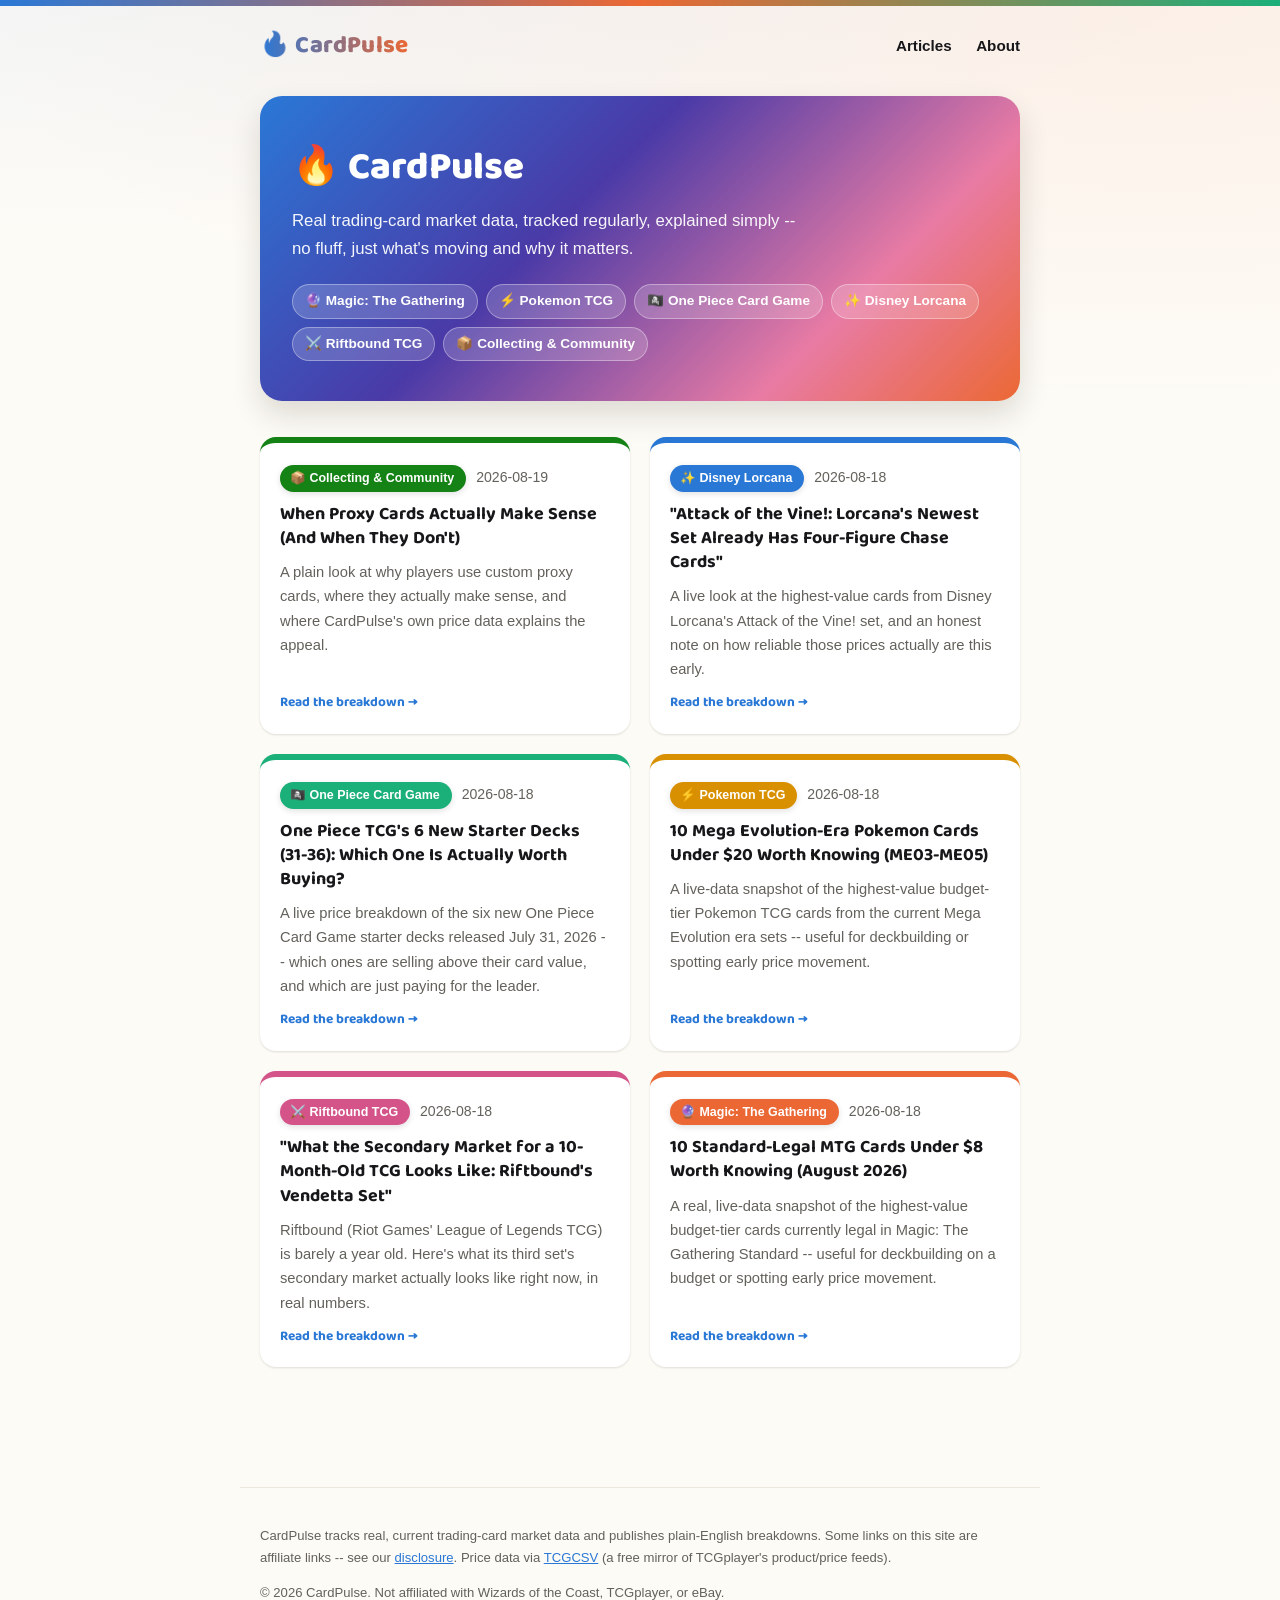
==== docs/index.html @ 97af1ceb "Replace proxy-cards article with owner-authored rewrite" ====
<!DOCTYPE html>
<html lang="en">
<head>
<meta charset="UTF-8">
<meta name="viewport" content="width=device-width, initial-scale=1.0">
<meta name='impact-site-verification' value='ed751989-a3a6-40c8-af34-4fbc254daae8'>
<title>CardPulse -- Trading Card Market Data & Analysis | CardPulse</title>
<meta name="description" content="Plain-English trading card market breakdowns, backed by real price data.">
<link rel="preconnect" href="https://fonts.googleapis.com">
<link rel="preconnect" href="https://fonts.gstatic.com" crossorigin>
<link href="https://fonts.googleapis.com/css2?family=Baloo+2:wght@600;700;800&display=swap" rel="stylesheet">
<link rel="stylesheet" href="style.css">
</head>
<body>
<div class="confetti-bar" aria-hidden="true"></div>
<header class="site-header">
  <a href="index.html" class="brand">🔥 CardPulse</a>
  <nav>
    <a href="index.html">Articles</a>
    <a href="about.html">About</a>
  </nav>
</header>
<main>
<div class='hero'><h1>🔥 CardPulse</h1><p>Real trading-card market data, tracked regularly, explained simply -- no fluff, just what's moving and why it matters.</p><div class='game-strip'><span>🔮 Magic: The Gathering</span><span>⚡ Pokemon TCG</span><span>🏴‍☠️ One Piece Card Game</span><span>✨ Disney Lorcana</span><span>⚔️ Riftbound TCG</span><span>📦 Collecting & Community</span></div></div><ul class='article-grid'><li class="article-card game-community"><span class="meta"><span class='tag game-community'>📦 Collecting & Community</span> <span>2026-08-19</span></span><a class="card-title" href="articles/2026-08-when-proxy-cards-make-sense.html">When Proxy Cards Actually Make Sense (And When They Don't)</a><p>A plain look at why players use custom proxy cards, where they actually make sense, and where CardPulse's own price data explains the appeal.</p><a class="card-cta" href="articles/2026-08-when-proxy-cards-make-sense.html">Read the breakdown</a></li>
<li class="article-card game-lorcana"><span class="meta"><span class='tag game-lorcana'>✨ Disney Lorcana</span> <span>2026-08-18</span></span><a class="card-title" href="articles/2026-08-lorcana-attack-of-the-vine-chase-cards.html">"Attack of the Vine!: Lorcana's Newest Set Already Has Four-Figure Chase Cards"</a><p>A live look at the highest-value cards from Disney Lorcana's Attack of the Vine! set, and an honest note on how reliable those prices actually are this early.</p><a class="card-cta" href="articles/2026-08-lorcana-attack-of-the-vine-chase-cards.html">Read the breakdown</a></li>
<li class="article-card game-onepiece"><span class="meta"><span class='tag game-onepiece'>🏴‍☠️ One Piece Card Game</span> <span>2026-08-18</span></span><a class="card-title" href="articles/2026-08-onepiece-starter-decks-31-36.html">One Piece TCG's 6 New Starter Decks (31-36): Which One Is Actually Worth Buying?</a><p>A live price breakdown of the six new One Piece Card Game starter decks released July 31, 2026 -- which ones are selling above their card value, and which are just paying for the leader.</p><a class="card-cta" href="articles/2026-08-onepiece-starter-decks-31-36.html">Read the breakdown</a></li>
<li class="article-card game-pokemon"><span class="meta"><span class='tag game-pokemon'>⚡ Pokemon TCG</span> <span>2026-08-18</span></span><a class="card-title" href="articles/2026-08-pokemon-mega-evolution-budget.html">10 Mega Evolution-Era Pokemon Cards Under $20 Worth Knowing (ME03-ME05)</a><p>A live-data snapshot of the highest-value budget-tier Pokemon TCG cards from the current Mega Evolution era sets -- useful for deckbuilding or spotting early price movement.</p><a class="card-cta" href="articles/2026-08-pokemon-mega-evolution-budget.html">Read the breakdown</a></li>
<li class="article-card game-riftbound"><span class="meta"><span class='tag game-riftbound'>⚔️ Riftbound TCG</span> <span>2026-08-18</span></span><a class="card-title" href="articles/2026-08-riftbound-vendetta-market-check.html">"What the Secondary Market for a 10-Month-Old TCG Looks Like: Riftbound's Vendetta Set"</a><p>Riftbound (Riot Games' League of Legends TCG) is barely a year old. Here's what its third set's secondary market actually looks like right now, in real numbers.</p><a class="card-cta" href="articles/2026-08-riftbound-vendetta-market-check.html">Read the breakdown</a></li>
<li class="article-card game-mtg"><span class="meta"><span class='tag game-mtg'>🔮 Magic: The Gathering</span> <span>2026-08-18</span></span><a class="card-title" href="articles/2026-08-standard-budget-staples.html">10 Standard-Legal MTG Cards Under $8 Worth Knowing (August 2026)</a><p>A real, live-data snapshot of the highest-value budget-tier cards currently legal in Magic: The Gathering Standard -- useful for deckbuilding on a budget or spotting early price movement.</p><a class="card-cta" href="articles/2026-08-standard-budget-staples.html">Read the breakdown</a></li></ul>
</main>
<footer class="site-footer">
  <p>CardPulse tracks real, current trading-card market data and publishes plain-English breakdowns. Some links on this site are affiliate links -- see our <a href="about.html">disclosure</a>. Price data via <a href="https://tcgcsv.com" target="_blank" rel="noopener">TCGCSV</a> (a free mirror of TCGplayer's product/price feeds).</p>
  <p>&copy; 2026 CardPulse. Not affiliated with Wizards of the Coast, TCGplayer, or eBay.</p>
</footer>
</body>
</html>
---- docs/style.css ----
:root {
  --ink: #17171a;
  --muted: #63615b;
  --bg: #fdfbf6;
  --surface: #ffffff;
  --line: #ece8dd;
  --accent: #2a78d6;
  --accent-2: #eb6834;
  --radius: 16px;
  --shadow-sm: 0 1px 3px rgba(30, 24, 10, 0.07), 0 1px 2px rgba(30, 24, 10, 0.06);
  --shadow-md: 0 14px 30px rgba(30, 24, 10, 0.14);

  --game-mtg: #eb6834;
  --game-pokemon: #d99000;
  --game-onepiece: #1baf7a;
  --game-lorcana: #2a78d6;
  --game-riftbound: #d4548a;
  --game-community: #158215;
  --game-default: #4a3aa7;
}

* { box-sizing: border-box; }

html { scroll-behavior: smooth; }

body {
  font-family: -apple-system, BlinkMacSystemFont, "Segoe UI", Helvetica, Arial, sans-serif;
  color: var(--ink);
  background:
    radial-gradient(1200px 400px at 10% -10%, rgba(42, 120, 214, 0.08), transparent),
    radial-gradient(1200px 400px at 90% 0%, rgba(235, 104, 52, 0.08), transparent),
    var(--bg);
  margin: 0;
  padding: 0;
  line-height: 1.65;
}

main {
  max-width: 800px;
  margin: 0 auto;
  padding: 0 20px 60px;
}

h1, h2, .brand, .article-card a, .site-header .brand {
  font-family: "Baloo 2", -apple-system, BlinkMacSystemFont, "Segoe UI", sans-serif;
}

.confetti-bar {
  height: 6px;
  width: 100%;
  background: linear-gradient(
    90deg,
    var(--game-lorcana), var(--game-mtg), var(--game-onepiece),
    var(--game-pokemon), var(--game-riftbound), var(--game-community),
    var(--game-lorcana)
  );
  background-size: 300% 100%;
  animation: slide-rainbow 10s linear infinite;
}

@keyframes slide-rainbow {
  0% { background-position: 0% 0; }
  100% { background-position: 300% 0; }
}

.site-header {
  display: flex;
  justify-content: space-between;
  align-items: center;
  padding: 20px 20px;
  max-width: 800px;
  margin: 0 auto;
}

.brand {
  font-weight: 800;
  font-size: 1.5rem;
  text-decoration: none;
  background: linear-gradient(90deg, var(--game-lorcana), var(--game-mtg));
  -webkit-background-clip: text;
  background-clip: text;
  color: transparent;
  letter-spacing: 0.2px;
}

nav a {
  margin-left: 20px;
  color: var(--ink);
  text-decoration: none;
  font-weight: 600;
  font-size: 0.95rem;
  position: relative;
  padding-bottom: 3px;
}
nav a::after {
  content: "";
  position: absolute;
  left: 0;
  bottom: 0;
  width: 0%;
  height: 2px;
  background: var(--accent-2);
  transition: width 0.2s ease;
}
nav a:hover { color: var(--accent-2); }
nav a:hover::after { width: 100%; }

/* ---------- Hero (index page) ---------- */

.hero {
  border-radius: 22px;
  padding: 40px 32px;
  margin: 10px 0 36px;
  background: linear-gradient(135deg, #2a78d6 0%, #4a3aa7 40%, #e87ba4 75%, #eb6834 100%);
  color: #fff;
  box-shadow: var(--shadow-md);
  position: relative;
  overflow: hidden;
}
.hero h1 {
  margin: 0 0 8px;
  font-size: 2.4rem;
  font-weight: 800;
}
.hero p {
  margin: 0;
  font-size: 1.05rem;
  opacity: 0.95;
  max-width: 55ch;
}
.hero .game-strip {
  margin-top: 22px;
  display: flex;
  flex-wrap: wrap;
  gap: 8px;
}
.hero .game-strip span {
  background: rgba(255, 255, 255, 0.18);
  border: 1px solid rgba(255, 255, 255, 0.35);
  backdrop-filter: blur(2px);
  padding: 5px 12px;
  border-radius: 999px;
  font-size: 0.85rem;
  font-weight: 700;
}

/* ---------- Article card grid (index page) ---------- */

.article-grid {
  list-style: none;
  padding: 0;
  margin: 0;
  display: grid;
  grid-template-columns: repeat(auto-fill, minmax(270px, 1fr));
  gap: 20px;
}

.article-card {
  background: var(--surface);
  border-radius: var(--radius);
  box-shadow: var(--shadow-sm);
  padding: 22px 20px 20px;
  border-top: 6px solid var(--game-default);
  transition: transform 0.18s ease, box-shadow 0.18s ease;
  display: flex;
  flex-direction: column;
  gap: 10px;
}
.article-card:hover {
  transform: translateY(-5px) scale(1.01);
  box-shadow: var(--shadow-md);
}
.article-card a.card-title {
  font-size: 1.12rem;
  font-weight: 700;
  color: var(--ink);
  text-decoration: none;
  line-height: 1.35;
}
.article-card a.card-title:hover { color: var(--accent-2); }
.article-card p { margin: 0; color: var(--muted); font-size: 0.92rem; }
.article-card .card-cta {
  margin-top: auto;
  font-weight: 700;
  font-size: 0.85rem;
  color: var(--accent);
  text-decoration: none;
}
.article-card .card-cta::after { content: " →"; transition: margin-left 0.15s ease; }
.article-card:hover .card-cta::after { margin-left: 4px; }

.article-card.game-mtg { border-top-color: var(--game-mtg); }
.article-card.game-pokemon { border-top-color: var(--game-pokemon); }
.article-card.game-onepiece { border-top-color: var(--game-onepiece); }
.article-card.game-lorcana { border-top-color: var(--game-lorcana); }
.article-card.game-riftbound { border-top-color: var(--game-riftbound); }
.article-card.game-community { border-top-color: var(--game-community); }

/* ---------- Article page ---------- */

article h1 { font-size: 1.95rem; margin-bottom: 6px; font-weight: 800; }
h2 { font-size: 1.35rem; margin-top: 2em; color: var(--accent-2); font-weight: 700; }
.meta { color: var(--muted); font-size: 0.88rem; margin-top: 0; }

/* ---------- Tag pills ---------- */

.tag {
  display: inline-flex;
  align-items: center;
  gap: 4px;
  color: #fff;
  background: var(--game-default);
  border-radius: 999px;
  padding: 3px 12px 3px 10px;
  font-size: 0.78rem;
  font-weight: 700;
  margin-right: 6px;
  box-shadow: 0 2px 6px rgba(0, 0, 0, 0.12);
}
.tag.game-mtg { background: var(--game-mtg); }
.tag.game-pokemon { background: var(--game-pokemon); }
.tag.game-onepiece { background: var(--game-onepiece); }
.tag.game-lorcana { background: var(--game-lorcana); }
.tag.game-riftbound { background: var(--game-riftbound); }
.tag.game-community { background: var(--game-community); }

/* ---------- Card image gallery ---------- */

.card-gallery {
  display: grid;
  grid-template-columns: repeat(auto-fill, minmax(140px, 1fr));
  gap: 16px;
  margin: 24px 0;
  padding: 18px;
  background: var(--surface);
  border-radius: var(--radius);
  box-shadow: var(--shadow-sm);
}
.card-gallery figure {
  margin: 0;
  text-align: center;
}
.card-gallery img {
  width: 100%;
  height: auto;
  border-radius: 10px;
  box-shadow: 0 4px 14px rgba(0, 0, 0, 0.18);
  transition: transform 0.2s ease, box-shadow 0.2s ease;
  display: block;
}
.card-gallery figure:hover img {
  transform: translateY(-6px) scale(1.04) rotate(-1deg);
  box-shadow: 0 14px 26px rgba(0, 0, 0, 0.28);
}
.card-gallery figcaption {
  margin-top: 8px;
  font-size: 0.82rem;
  font-weight: 700;
  color: var(--ink);
}
.card-gallery figcaption span {
  display: block;
  font-weight: 600;
  color: var(--muted);
  font-size: 0.78rem;
}

/* ---------- Tables ---------- */

table {
  width: 100%;
  border-collapse: separate;
  border-spacing: 0;
  margin: 1.4em 0;
  font-size: 0.95rem;
  background: var(--surface);
  border-radius: 12px;
  overflow: hidden;
  box-shadow: var(--shadow-sm);
}
th, td { text-align: left; padding: 10px 12px; border-bottom: 1px solid var(--line); }
th {
  color: #fff;
  background: linear-gradient(90deg, var(--accent), var(--accent-2));
  font-weight: 700;
  font-size: 0.82rem;
  text-transform: uppercase;
  letter-spacing: 0.03em;
}
tbody tr { transition: background 0.15s ease; }
tbody tr:hover { background: #fbf6ec; }
tbody tr:last-child td { border-bottom: none; }

/* ---------- Buy CTA buttons ---------- */

p.buy-cta {
  margin: 28px 0 8px;
  padding: 18px;
  background: linear-gradient(135deg, rgba(42, 120, 214, 0.08), rgba(235, 104, 52, 0.08));
  border: 1px dashed rgba(42, 120, 214, 0.3);
  border-radius: var(--radius);
}
p.buy-cta strong {
  display: block;
  margin-bottom: 10px;
  font-family: "Baloo 2", sans-serif;
  font-size: 1rem;
  color: var(--ink);
}
p.buy-cta a {
  display: inline-block;
  text-decoration: none;
  color: #fff !important;
  font-weight: 700;
  font-size: 0.9rem;
  padding: 10px 18px;
  border-radius: 999px;
  margin: 4px 8px 4px 0;
  background: linear-gradient(135deg, var(--accent), #1c5cab);
  box-shadow: 0 4px 12px rgba(42, 120, 214, 0.35);
  transition: transform 0.15s ease, box-shadow 0.15s ease;
}
p.buy-cta a:hover {
  transform: translateY(-2px) scale(1.03);
  box-shadow: 0 8px 18px rgba(42, 120, 214, 0.45);
}
p.buy-cta a:nth-of-type(2) {
  background: linear-gradient(135deg, var(--accent-2), #c74f1f);
  box-shadow: 0 4px 12px rgba(235, 104, 52, 0.35);
}
p.buy-cta a:nth-of-type(2):hover {
  box-shadow: 0 8px 18px rgba(235, 104, 52, 0.45);
}
p.buy-cta a::before { content: "🛒 "; }
p.buy-cta em, em.disclosure-note {
  display: block;
  margin-top: 10px;
  font-size: 0.8rem;
  color: var(--muted);
}

/* ---------- Misc content polish ---------- */

article strong { color: var(--ink); }
a { color: var(--accent); }
a:hover { color: var(--accent-2); }

.site-footer {
  margin-top: 60px;
  padding: 24px 20px;
  border-top: 1px solid var(--line);
  color: var(--muted);
  font-size: 0.82rem;
  max-width: 800px;
  margin-left: auto;
  margin-right: auto;
}
.site-footer a { color: var(--accent); }

@media (max-width: 480px) {
  .hero { padding: 28px 20px; }
  .hero h1 { font-size: 1.8rem; }
}
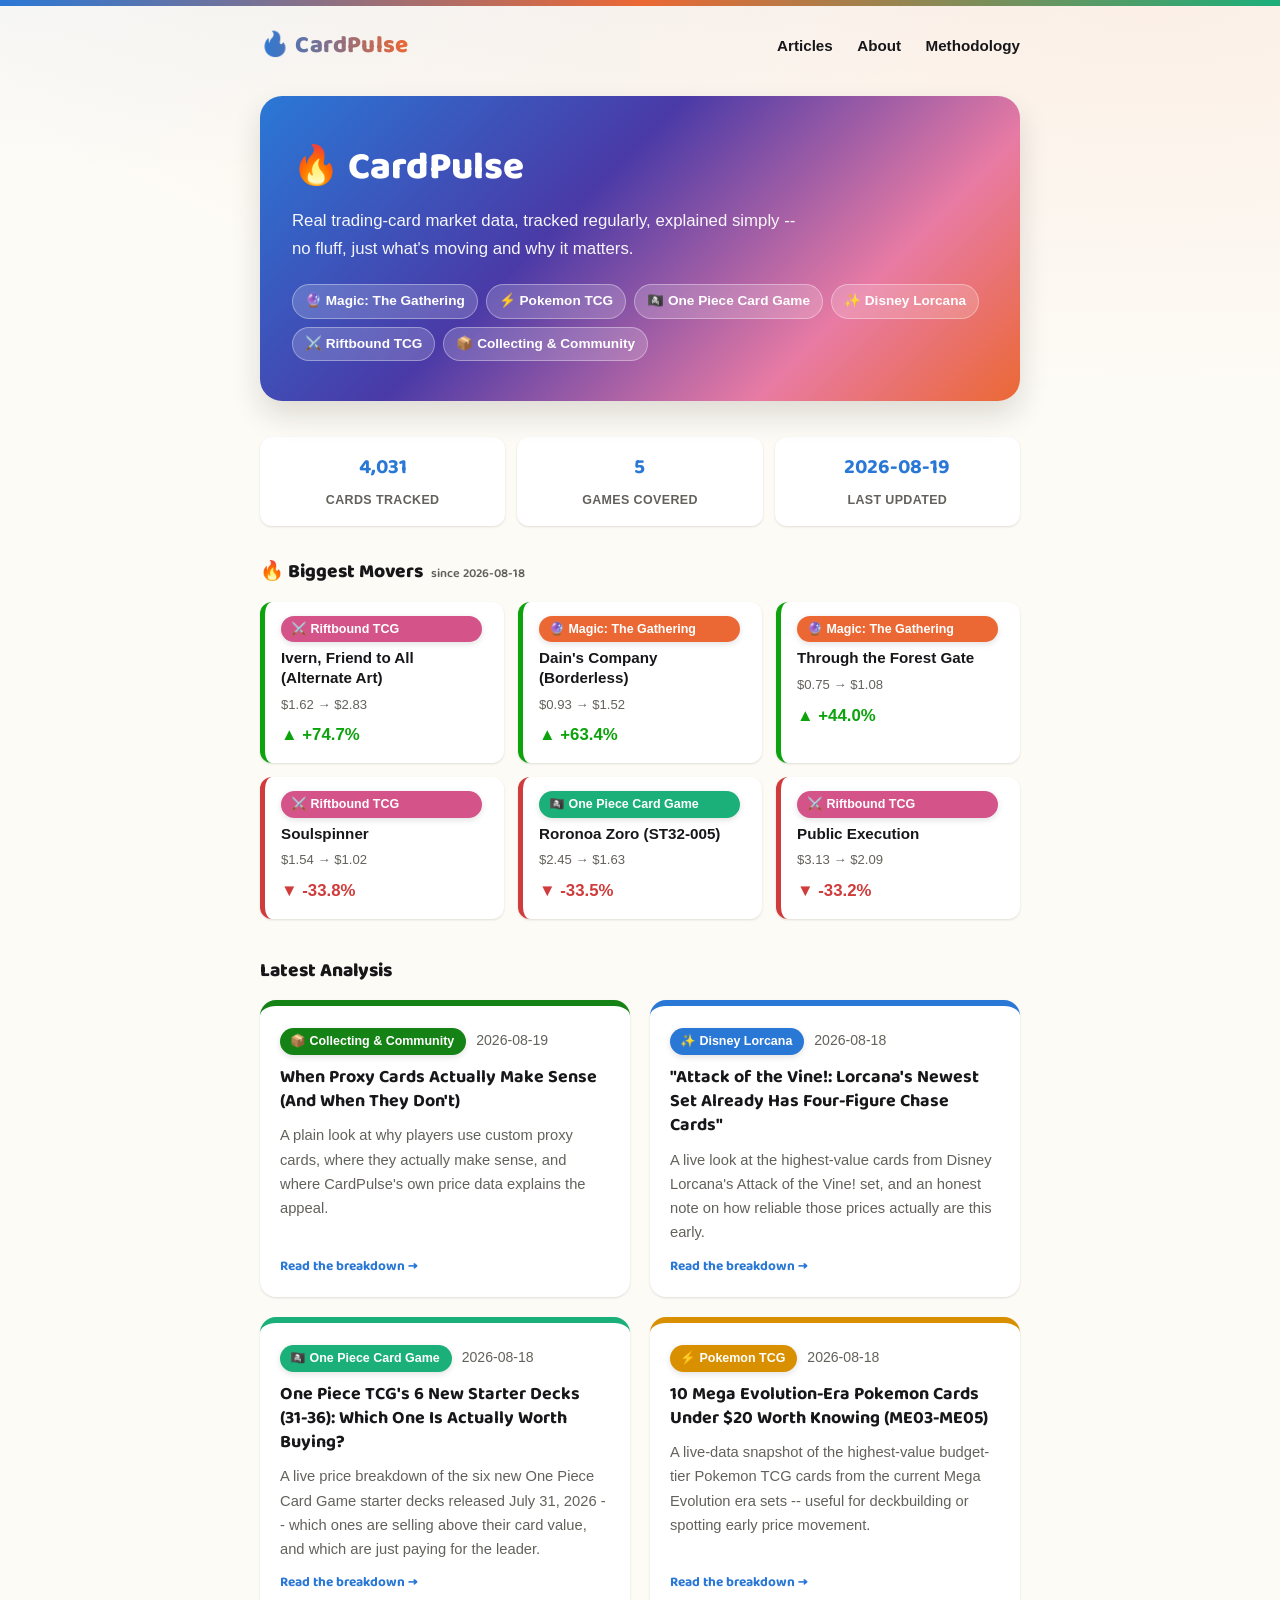
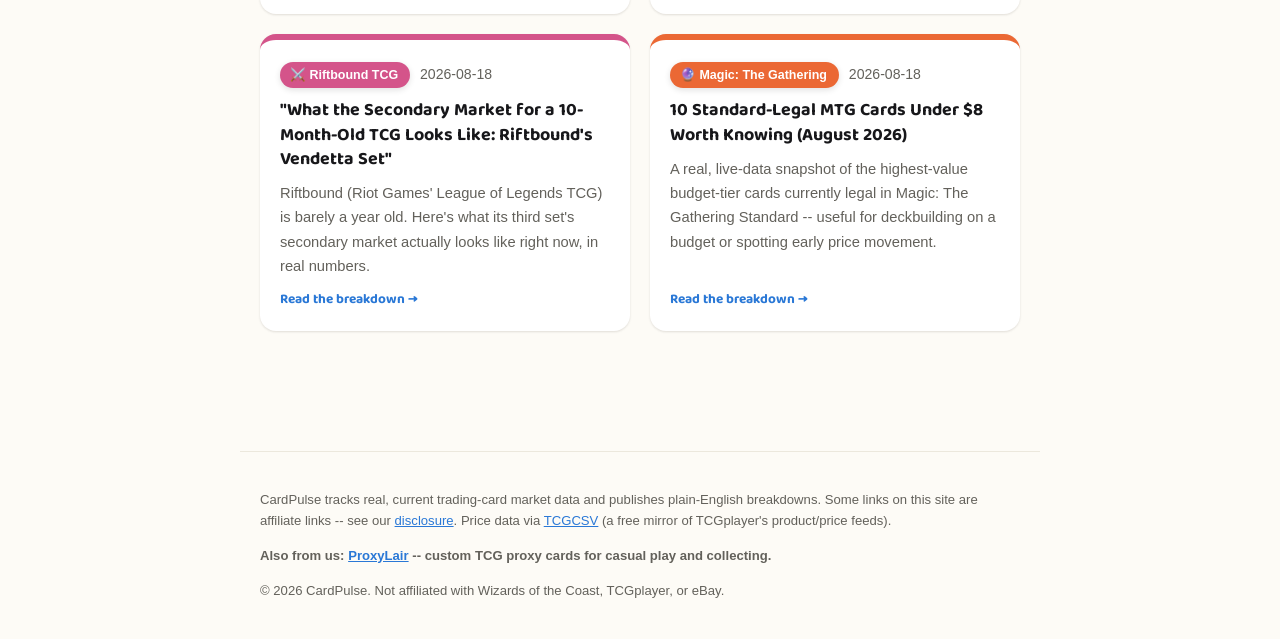
==== commit 1d9c89c6: "Market dashboard homepage, related articles, Methodology page, hedged language" ====
--- a/docs/index.html
+++ b/docs/index.html
@@ -18,10 +18,11 @@
   <nav>
     <a href="index.html">Articles</a>
     <a href="about.html">About</a>
+    <a href="methodology.html">Methodology</a>
   </nav>
 </header>
 <main>
-<div class='hero'><h1>🔥 CardPulse</h1><p>Real trading-card market data, tracked regularly, explained simply -- no fluff, just what's moving and why it matters.</p><div class='game-strip'><span>🔮 Magic: The Gathering</span><span>⚡ Pokemon TCG</span><span>🏴‍☠️ One Piece Card Game</span><span>✨ Disney Lorcana</span><span>⚔️ Riftbound TCG</span><span>📦 Collecting & Community</span></div></div><ul class='article-grid'><li class="article-card game-community"><span class="meta"><span class='tag game-community'>📦 Collecting & Community</span> <span>2026-08-19</span></span><a class="card-title" href="articles/2026-08-when-proxy-cards-make-sense.html">When Proxy Cards Actually Make Sense (And When They Don't)</a><p>A plain look at why players use custom proxy cards, where they actually make sense, and where CardPulse's own price data explains the appeal.</p><a class="card-cta" href="articles/2026-08-when-proxy-cards-make-sense.html">Read the breakdown</a></li>
+<div class='hero'><h1>🔥 CardPulse</h1><p>Real trading-card market data, tracked regularly, explained simply -- no fluff, just what's moving and why it matters.</p><div class='game-strip'><span>🔮 Magic: The Gathering</span><span>⚡ Pokemon TCG</span><span>🏴‍☠️ One Piece Card Game</span><span>✨ Disney Lorcana</span><span>⚔️ Riftbound TCG</span><span>📦 Collecting & Community</span></div></div><div class='stats-bar'><div class='stat-tile'><strong>4,031</strong><span>cards tracked</span></div><div class='stat-tile'><strong>5</strong><span>games covered</span></div><div class='stat-tile'><strong>2026-08-19</strong><span>last updated</span></div></div><h2 class='section-heading'>🔥 Biggest Movers <span class='meta'>since 2026-08-18</span></h2><div class='mover-grid'><div class="mover-card up"><span class="tag game-riftbound">⚔️ Riftbound TCG</span><strong>Ivern, Friend to All (Alternate Art)</strong><span class="mover-price">$1.62 → $2.83</span><span class="mover-pct up">▲ +74.7%</span></div><div class="mover-card up"><span class="tag game-mtg">🔮 Magic: The Gathering</span><strong>Dain's Company (Borderless)</strong><span class="mover-price">$0.93 → $1.52</span><span class="mover-pct up">▲ +63.4%</span></div><div class="mover-card up"><span class="tag game-mtg">🔮 Magic: The Gathering</span><strong>Through the Forest Gate</strong><span class="mover-price">$0.75 → $1.08</span><span class="mover-pct up">▲ +44.0%</span></div><div class="mover-card down"><span class="tag game-riftbound">⚔️ Riftbound TCG</span><strong>Soulspinner</strong><span class="mover-price">$1.54 → $1.02</span><span class="mover-pct down">▼ -33.8%</span></div><div class="mover-card down"><span class="tag game-onepiece">🏴‍☠️ One Piece Card Game</span><strong>Roronoa Zoro (ST32-005)</strong><span class="mover-price">$2.45 → $1.63</span><span class="mover-pct down">▼ -33.5%</span></div><div class="mover-card down"><span class="tag game-riftbound">⚔️ Riftbound TCG</span><strong>Public Execution</strong><span class="mover-price">$3.13 → $2.09</span><span class="mover-pct down">▼ -33.2%</span></div></div><h2 class='section-heading'>Latest Analysis</h2><ul class='article-grid'><li class="article-card game-community"><span class="meta"><span class='tag game-community'>📦 Collecting & Community</span> <span>2026-08-19</span></span><a class="card-title" href="articles/2026-08-when-proxy-cards-make-sense.html">When Proxy Cards Actually Make Sense (And When They Don't)</a><p>A plain look at why players use custom proxy cards, where they actually make sense, and where CardPulse's own price data explains the appeal.</p><a class="card-cta" href="articles/2026-08-when-proxy-cards-make-sense.html">Read the breakdown</a></li>
 <li class="article-card game-lorcana"><span class="meta"><span class='tag game-lorcana'>✨ Disney Lorcana</span> <span>2026-08-18</span></span><a class="card-title" href="articles/2026-08-lorcana-attack-of-the-vine-chase-cards.html">"Attack of the Vine!: Lorcana's Newest Set Already Has Four-Figure Chase Cards"</a><p>A live look at the highest-value cards from Disney Lorcana's Attack of the Vine! set, and an honest note on how reliable those prices actually are this early.</p><a class="card-cta" href="articles/2026-08-lorcana-attack-of-the-vine-chase-cards.html">Read the breakdown</a></li>
 <li class="article-card game-onepiece"><span class="meta"><span class='tag game-onepiece'>🏴‍☠️ One Piece Card Game</span> <span>2026-08-18</span></span><a class="card-title" href="articles/2026-08-onepiece-starter-decks-31-36.html">One Piece TCG's 6 New Starter Decks (31-36): Which One Is Actually Worth Buying?</a><p>A live price breakdown of the six new One Piece Card Game starter decks released July 31, 2026 -- which ones are selling above their card value, and which are just paying for the leader.</p><a class="card-cta" href="articles/2026-08-onepiece-starter-decks-31-36.html">Read the breakdown</a></li>
 <li class="article-card game-pokemon"><span class="meta"><span class='tag game-pokemon'>⚡ Pokemon TCG</span> <span>2026-08-18</span></span><a class="card-title" href="articles/2026-08-pokemon-mega-evolution-budget.html">10 Mega Evolution-Era Pokemon Cards Under $20 Worth Knowing (ME03-ME05)</a><p>A live-data snapshot of the highest-value budget-tier Pokemon TCG cards from the current Mega Evolution era sets -- useful for deckbuilding or spotting early price movement.</p><a class="card-cta" href="articles/2026-08-pokemon-mega-evolution-budget.html">Read the breakdown</a></li>
@@ -30,6 +31,7 @@
 </main>
 <footer class="site-footer">
   <p>CardPulse tracks real, current trading-card market data and publishes plain-English breakdowns. Some links on this site are affiliate links -- see our <a href="about.html">disclosure</a>. Price data via <a href="https://tcgcsv.com" target="_blank" rel="noopener">TCGCSV</a> (a free mirror of TCGplayer's product/price feeds).</p>
+  <p class="footer-crosslink">Also from us: <a href="https://proxylair.com" target="_blank" rel="noopener">ProxyLair</a> -- custom TCG proxy cards for casual play and collecting.</p>
   <p>&copy; 2026 CardPulse. Not affiliated with Wizards of the Coast, TCGplayer, or eBay.</p>
 </footer>
 </body>
--- a/docs/style.css
+++ b/docs/style.css
@@ -144,6 +144,82 @@
   font-weight: 700;
 }
 
+/* ---------- Section headings (movers, related, latest analysis) ---------- */
+
+.section-heading {
+  font-size: 1.2rem;
+  font-weight: 800;
+  color: var(--ink);
+  margin: 0 0 14px;
+  font-family: "Baloo 2", sans-serif;
+}
+.section-heading .meta {
+  font-weight: 600;
+  font-size: 0.78rem;
+  margin-left: 4px;
+}
+
+/* ---------- Stats bar + Biggest Movers (homepage market snapshot) ---------- */
+
+.stats-bar {
+  display: flex;
+  flex-wrap: wrap;
+  gap: 12px;
+  margin: 0 0 30px;
+}
+.stat-tile {
+  flex: 1 1 140px;
+  background: var(--surface);
+  border-radius: 12px;
+  box-shadow: var(--shadow-sm);
+  padding: 14px 16px;
+  text-align: center;
+}
+.stat-tile strong {
+  display: block;
+  font-family: "Baloo 2", sans-serif;
+  font-size: 1.3rem;
+  color: var(--accent);
+}
+.stat-tile span {
+  font-size: 0.78rem;
+  color: var(--muted);
+  font-weight: 600;
+  text-transform: uppercase;
+  letter-spacing: 0.03em;
+}
+
+.mover-grid {
+  display: grid;
+  grid-template-columns: repeat(auto-fill, minmax(220px, 1fr));
+  gap: 14px;
+  margin: 0 0 36px;
+}
+.mover-card {
+  background: var(--surface);
+  border-radius: 12px;
+  box-shadow: var(--shadow-sm);
+  padding: 14px 16px;
+  border-left: 5px solid var(--muted);
+  display: flex;
+  flex-direction: column;
+  gap: 6px;
+  transition: transform 0.15s ease, box-shadow 0.15s ease;
+}
+.mover-card:hover { transform: translateY(-3px); box-shadow: var(--shadow-md); }
+.mover-card.up { border-left-color: #0ca30c; }
+.mover-card.down { border-left-color: #d03b3b; }
+.mover-card strong { font-size: 0.95rem; line-height: 1.3; }
+.mover-price { font-size: 0.82rem; color: var(--muted); }
+.mover-pct { font-weight: 800; font-size: 1.05rem; }
+.mover-pct.up { color: #0ca30c; }
+.mover-pct.down { color: #d03b3b; }
+
+/* ---------- Related articles (bottom of article pages) ---------- */
+
+.related { margin-top: 48px; }
+.related .article-grid { margin-top: 4px; }
+
 /* ---------- Article card grid (index page) ---------- */
 
 .article-grid {
@@ -356,6 +432,7 @@
   margin-right: auto;
 }
 .site-footer a { color: var(--accent); }
+.footer-crosslink { font-weight: 600; }
 
 @media (max-width: 480px) {
   .hero { padding: 28px 20px; }
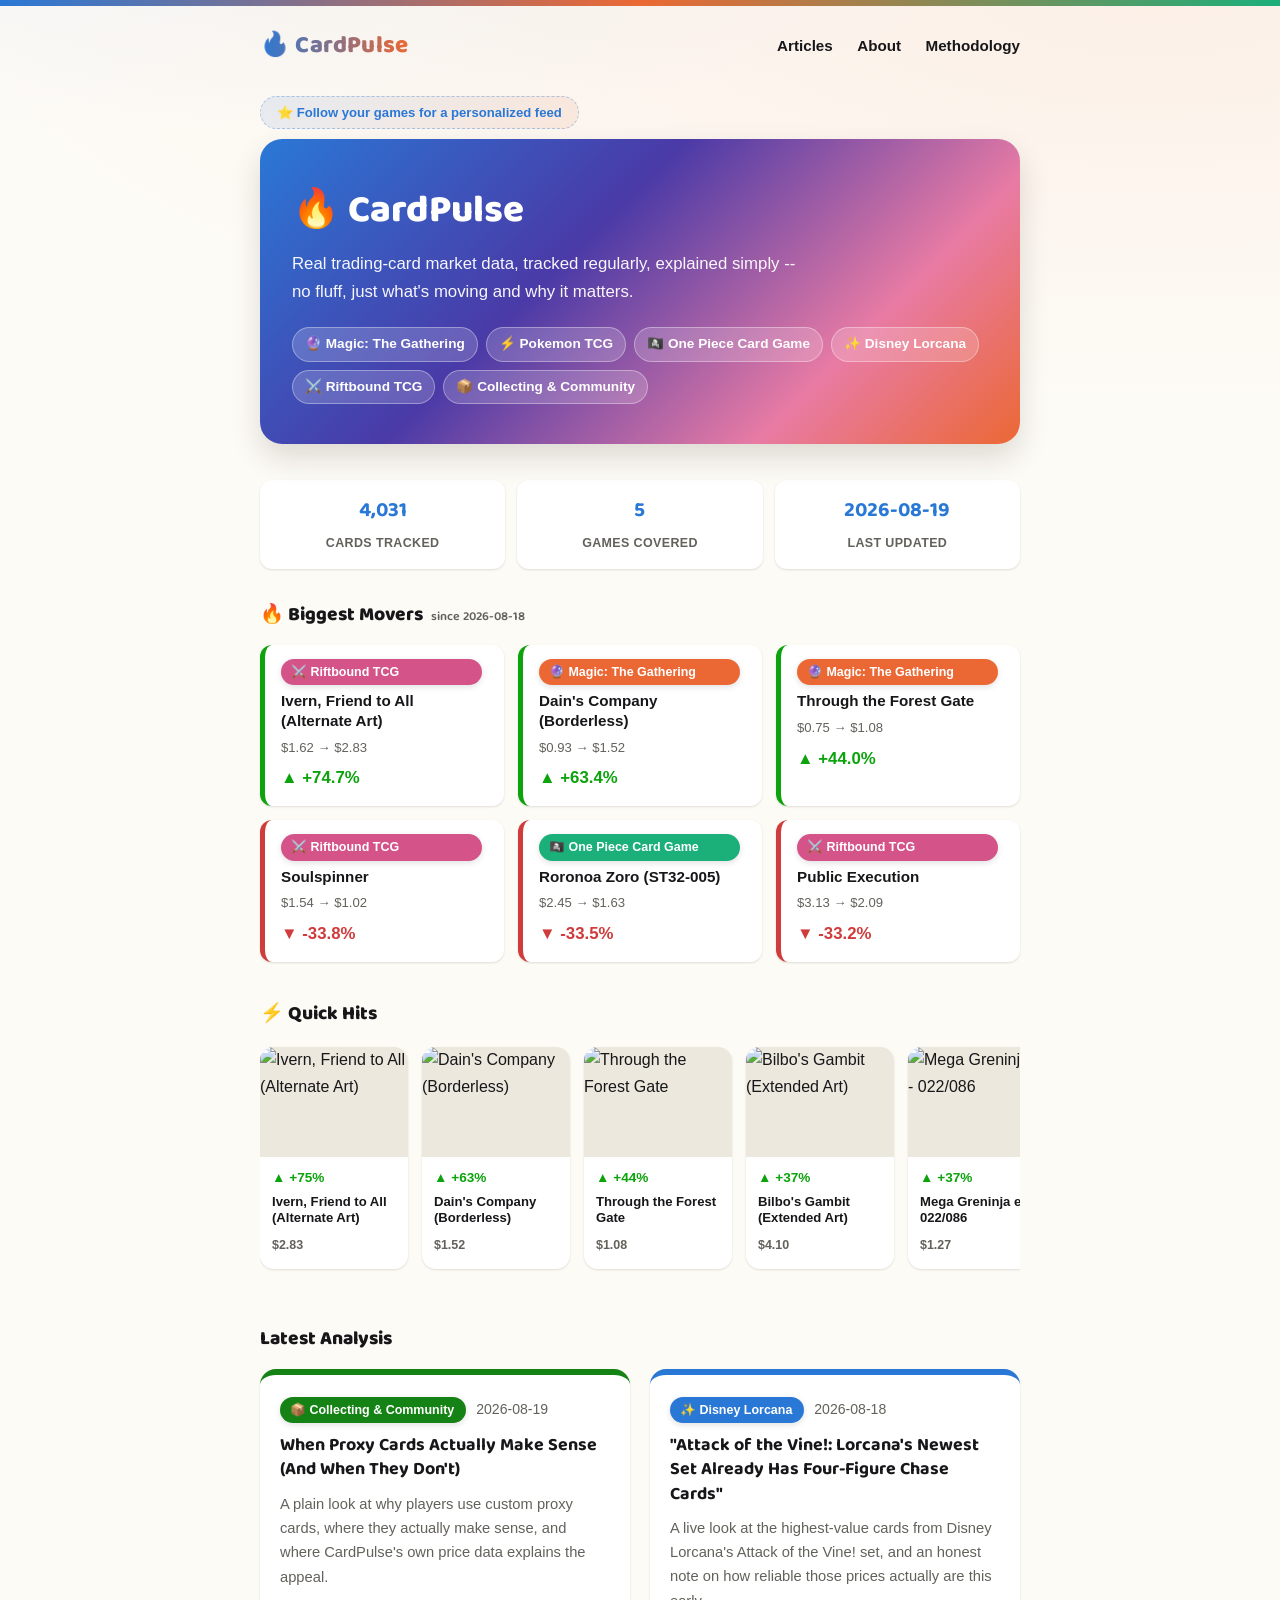
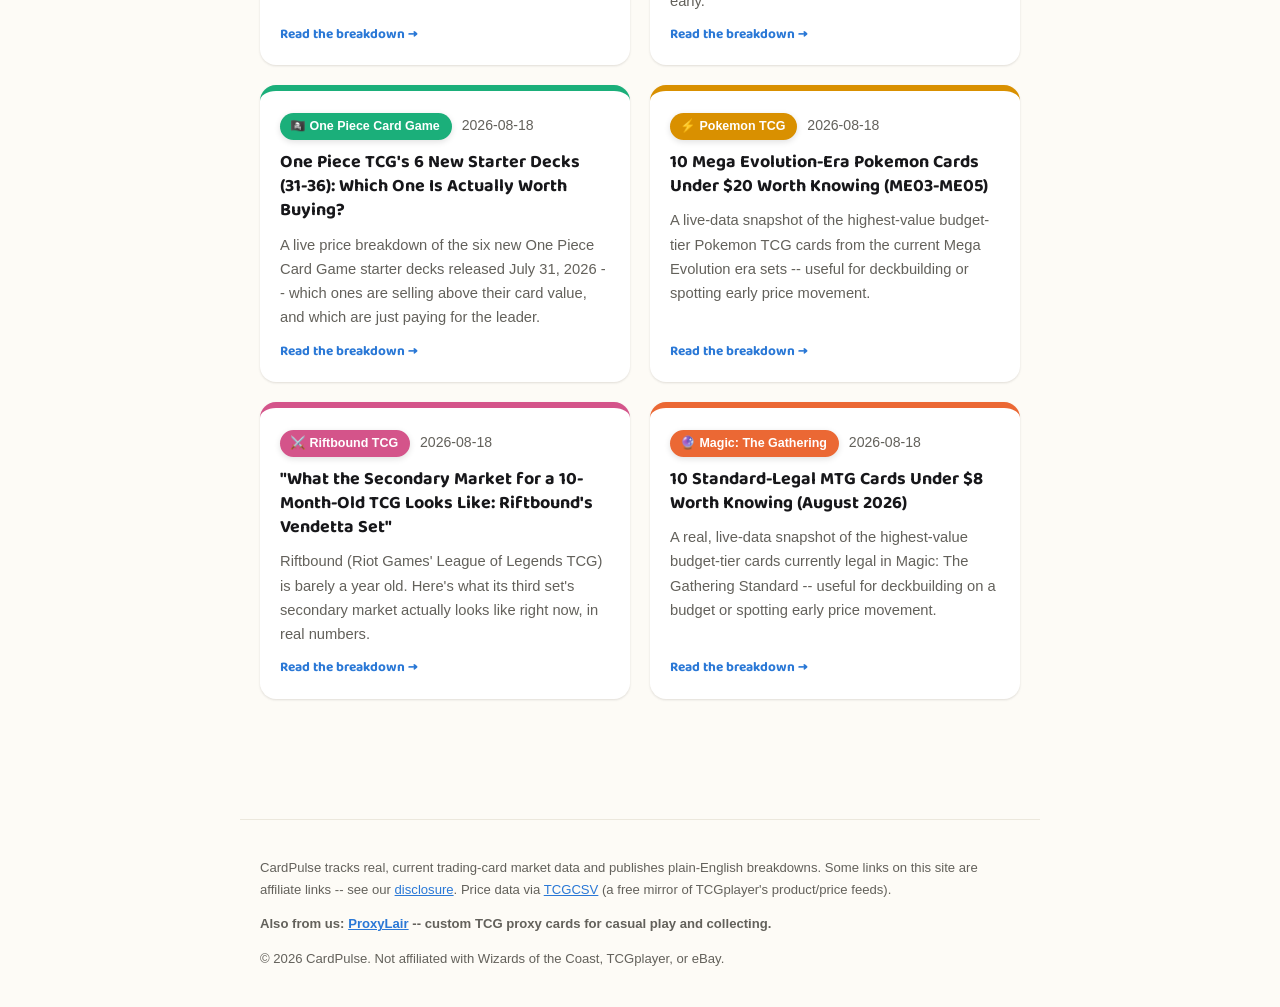
==== commit c269c583: "Add push notifications, harden Firestore rules, add data sanity checks and affiliate disclosure" ====
--- a/docs/index.html
+++ b/docs/index.html
@@ -21,8 +21,10 @@
     <a href="methodology.html">Methodology</a>
   </nav>
 </header>
+<div id="cp-follow-bar"></div>
+<div id="cp-notify-bar"></div>
 <main>
-<div class='hero'><h1>🔥 CardPulse</h1><p>Real trading-card market data, tracked regularly, explained simply -- no fluff, just what's moving and why it matters.</p><div class='game-strip'><span>🔮 Magic: The Gathering</span><span>⚡ Pokemon TCG</span><span>🏴‍☠️ One Piece Card Game</span><span>✨ Disney Lorcana</span><span>⚔️ Riftbound TCG</span><span>📦 Collecting & Community</span></div></div><div class='stats-bar'><div class='stat-tile'><strong>4,031</strong><span>cards tracked</span></div><div class='stat-tile'><strong>5</strong><span>games covered</span></div><div class='stat-tile'><strong>2026-08-19</strong><span>last updated</span></div></div><h2 class='section-heading'>🔥 Biggest Movers <span class='meta'>since 2026-08-18</span></h2><div class='mover-grid'><div class="mover-card up"><span class="tag game-riftbound">⚔️ Riftbound TCG</span><strong>Ivern, Friend to All (Alternate Art)</strong><span class="mover-price">$1.62 → $2.83</span><span class="mover-pct up">▲ +74.7%</span></div><div class="mover-card up"><span class="tag game-mtg">🔮 Magic: The Gathering</span><strong>Dain's Company (Borderless)</strong><span class="mover-price">$0.93 → $1.52</span><span class="mover-pct up">▲ +63.4%</span></div><div class="mover-card up"><span class="tag game-mtg">🔮 Magic: The Gathering</span><strong>Through the Forest Gate</strong><span class="mover-price">$0.75 → $1.08</span><span class="mover-pct up">▲ +44.0%</span></div><div class="mover-card down"><span class="tag game-riftbound">⚔️ Riftbound TCG</span><strong>Soulspinner</strong><span class="mover-price">$1.54 → $1.02</span><span class="mover-pct down">▼ -33.8%</span></div><div class="mover-card down"><span class="tag game-onepiece">🏴‍☠️ One Piece Card Game</span><strong>Roronoa Zoro (ST32-005)</strong><span class="mover-price">$2.45 → $1.63</span><span class="mover-pct down">▼ -33.5%</span></div><div class="mover-card down"><span class="tag game-riftbound">⚔️ Riftbound TCG</span><strong>Public Execution</strong><span class="mover-price">$3.13 → $2.09</span><span class="mover-pct down">▼ -33.2%</span></div></div><h2 class='section-heading'>Latest Analysis</h2><ul class='article-grid'><li class="article-card game-community"><span class="meta"><span class='tag game-community'>📦 Collecting & Community</span> <span>2026-08-19</span></span><a class="card-title" href="articles/2026-08-when-proxy-cards-make-sense.html">When Proxy Cards Actually Make Sense (And When They Don't)</a><p>A plain look at why players use custom proxy cards, where they actually make sense, and where CardPulse's own price data explains the appeal.</p><a class="card-cta" href="articles/2026-08-when-proxy-cards-make-sense.html">Read the breakdown</a></li>
+<div class='hero'><h1>🔥 CardPulse</h1><p>Real trading-card market data, tracked regularly, explained simply -- no fluff, just what's moving and why it matters.</p><div class='game-strip'><span>🔮 Magic: The Gathering</span><span>⚡ Pokemon TCG</span><span>🏴‍☠️ One Piece Card Game</span><span>✨ Disney Lorcana</span><span>⚔️ Riftbound TCG</span><span>📦 Collecting & Community</span></div></div><div class='stats-bar'><div class='stat-tile'><strong>4,031</strong><span>cards tracked</span></div><div class='stat-tile'><strong>5</strong><span>games covered</span></div><div class='stat-tile'><strong>2026-08-19</strong><span>last updated</span></div></div><h2 class='section-heading'>🔥 Biggest Movers <span class='meta'>since 2026-08-18</span></h2><div class='mover-grid'><div class="mover-card up game-riftbound"><span class="tag game-riftbound">⚔️ Riftbound TCG</span><strong>Ivern, Friend to All (Alternate Art)</strong><span class="mover-price">$1.62 → $2.83</span><span class="mover-pct up">▲ +74.7%</span></div><div class="mover-card up game-mtg"><span class="tag game-mtg">🔮 Magic: The Gathering</span><strong>Dain's Company (Borderless)</strong><span class="mover-price">$0.93 → $1.52</span><span class="mover-pct up">▲ +63.4%</span></div><div class="mover-card up game-mtg"><span class="tag game-mtg">🔮 Magic: The Gathering</span><strong>Through the Forest Gate</strong><span class="mover-price">$0.75 → $1.08</span><span class="mover-pct up">▲ +44.0%</span></div><div class="mover-card down game-riftbound"><span class="tag game-riftbound">⚔️ Riftbound TCG</span><strong>Soulspinner</strong><span class="mover-price">$1.54 → $1.02</span><span class="mover-pct down">▼ -33.8%</span></div><div class="mover-card down game-onepiece"><span class="tag game-onepiece">🏴‍☠️ One Piece Card Game</span><strong>Roronoa Zoro (ST32-005)</strong><span class="mover-price">$2.45 → $1.63</span><span class="mover-pct down">▼ -33.5%</span></div><div class="mover-card down game-riftbound"><span class="tag game-riftbound">⚔️ Riftbound TCG</span><strong>Public Execution</strong><span class="mover-price">$3.13 → $2.09</span><span class="mover-pct down">▼ -33.2%</span></div></div><section class='quick-hits-section'><h2 class='section-heading'>⚡ Quick Hits</h2><div class='quick-hits-strip'><div class="quick-hit game-riftbound"><a href="https://www.tcgplayer.com/product/684499/riftbound-league-of-legends-trading-card-game-unleashed-ivern-friend-to-all-alternate-art" target="_blank" rel="noopener nofollow"><img src="https://tcgplayer-cdn.tcgplayer.com/product/684499_200w.jpg" alt="Ivern, Friend to All (Alternate Art)" loading="lazy"><div class="quick-hit-body"><span class="quick-hit-pct up">▲ +75%</span><strong>Ivern, Friend to All (Alternate Art)</strong><span class="quick-hit-price">$2.83</span></div></a></div><div class="quick-hit game-mtg"><a href="https://www.tcgplayer.com/product/708775/magic-the-hobbit-dains-company-borderless" target="_blank" rel="noopener nofollow"><img src="https://tcgplayer-cdn.tcgplayer.com/product/708775_200w.jpg" alt="Dain's Company (Borderless)" loading="lazy"><div class="quick-hit-body"><span class="quick-hit-pct up">▲ +63%</span><strong>Dain's Company (Borderless)</strong><span class="quick-hit-price">$1.52</span></div></a></div><div class="quick-hit game-mtg"><a href="https://www.tcgplayer.com/product/707742/magic-the-hobbit-through-the-forest-gate" target="_blank" rel="noopener nofollow"><img src="https://tcgplayer-cdn.tcgplayer.com/product/707742_200w.jpg" alt="Through the Forest Gate" loading="lazy"><div class="quick-hit-body"><span class="quick-hit-pct up">▲ +44%</span><strong>Through the Forest Gate</strong><span class="quick-hit-price">$1.08</span></div></a></div><div class="quick-hit game-mtg"><a href="https://www.tcgplayer.com/product/707525/magic-the-hobbit-bilbos-gambit-extended-art" target="_blank" rel="noopener nofollow"><img src="https://tcgplayer-cdn.tcgplayer.com/product/707525_200w.jpg" alt="Bilbo's Gambit (Extended Art)" loading="lazy"><div class="quick-hit-body"><span class="quick-hit-pct up">▲ +37%</span><strong>Bilbo's Gambit (Extended Art)</strong><span class="quick-hit-price">$4.10</span></div></a></div><div class="quick-hit game-pokemon"><a href="https://www.tcgplayer.com/product/693515/pokemon-me04-chaos-rising-mega-greninja-ex-022-086" target="_blank" rel="noopener nofollow"><img src="https://tcgplayer-cdn.tcgplayer.com/product/693515_200w.jpg" alt="Mega Greninja ex - 022/086" loading="lazy"><div class="quick-hit-body"><span class="quick-hit-pct up">▲ +37%</span><strong>Mega Greninja ex - 022/086</strong><span class="quick-hit-price">$1.27</span></div></a></div><div class="quick-hit game-mtg"><a href="https://www.tcgplayer.com/product/707061/magic-the-hobbit-the-lonely-mountain-borderless-0207" target="_blank" rel="noopener nofollow"><img src="https://tcgplayer-cdn.tcgplayer.com/product/707061_200w.jpg" alt="The Lonely Mountain (Borderless) (0207)" loading="lazy"><div class="quick-hit-body"><span class="quick-hit-pct up">▲ +34%</span><strong>The Lonely Mountain (Borderless) (0207)</strong><span class="quick-hit-price">$7.04</span></div></a></div><div class="quick-hit game-riftbound"><a href="https://www.tcgplayer.com/product/709743/riftbound-league-of-legends-trading-card-game-riftbound-organized-play-promotional-cards-soulspinner" target="_blank" rel="noopener nofollow"><img src="https://tcgplayer-cdn.tcgplayer.com/product/709743_200w.jpg" alt="Soulspinner" loading="lazy"><div class="quick-hit-body"><span class="quick-hit-pct down">▼ -34%</span><strong>Soulspinner</strong><span class="quick-hit-price">$1.02</span></div></a></div><div class="quick-hit game-onepiece"><a href="https://www.tcgplayer.com/product/706327/one-piece-card-game-starter-deck-32-green-roronoa-zoro-roronoa-zoro-st32-005" target="_blank" rel="noopener nofollow"><img src="https://tcgplayer-cdn.tcgplayer.com/product/706327_200w.jpg" alt="Roronoa Zoro (ST32-005)" loading="lazy"><div class="quick-hit-body"><span class="quick-hit-pct down">▼ -33%</span><strong>Roronoa Zoro (ST32-005)</strong><span class="quick-hit-price">$1.63</span></div></a></div><div class="quick-hit game-riftbound"><a href="https://www.tcgplayer.com/product/707672/riftbound-league-of-legends-trading-card-game-vendetta-public-execution" target="_blank" rel="noopener nofollow"><img src="https://tcgplayer-cdn.tcgplayer.com/product/707672_200w.jpg" alt="Public Execution" loading="lazy"><div class="quick-hit-body"><span class="quick-hit-pct down">▼ -33%</span><strong>Public Execution</strong><span class="quick-hit-price">$2.09</span></div></a></div><div class="quick-hit game-mtg"><a href="https://www.tcgplayer.com/product/693015/magic-the-hobbit-plains-0314" target="_blank" rel="noopener nofollow"><img src="https://tcgplayer-cdn.tcgplayer.com/product/693015_200w.jpg" alt="Plains (0314)" loading="lazy"><div class="quick-hit-body"><span class="quick-hit-pct down">▼ -29%</span><strong>Plains (0314)</strong><span class="quick-hit-price">$4.23</span></div></a></div><div class="quick-hit game-pokemon"><a href="https://www.tcgplayer.com/product/677111/pokemon-me-ascended-heroes-rayquaza-energy-symbol-pattern" target="_blank" rel="noopener nofollow"><img src="https://tcgplayer-cdn.tcgplayer.com/product/677111_200w.jpg" alt="Rayquaza (Energy Symbol Pattern)" loading="lazy"><div class="quick-hit-body"><span class="quick-hit-pct up">▲ +29%</span><strong>Rayquaza (Energy Symbol Pattern)</strong><span class="quick-hit-price">$7.14</span></div></a></div><div class="quick-hit game-pokemon"><a href="https://www.tcgplayer.com/product/693551/pokemon-me04-chaos-rising-surfing-beach" target="_blank" rel="noopener nofollow"><img src="https://tcgplayer-cdn.tcgplayer.com/product/693551_200w.jpg" alt="Surfing Beach" loading="lazy"><div class="quick-hit-body"><span class="quick-hit-pct up">▲ +28%</span><strong>Surfing Beach</strong><span class="quick-hit-price">$4.88</span></div></a></div></div></section><h2 class='section-heading'>Latest Analysis</h2><ul class='article-grid'><li class="article-card game-community"><span class="meta"><span class='tag game-community'>📦 Collecting & Community</span> <span>2026-08-19</span></span><a class="card-title" href="articles/2026-08-when-proxy-cards-make-sense.html">When Proxy Cards Actually Make Sense (And When They Don't)</a><p>A plain look at why players use custom proxy cards, where they actually make sense, and where CardPulse's own price data explains the appeal.</p><a class="card-cta" href="articles/2026-08-when-proxy-cards-make-sense.html">Read the breakdown</a></li>
 <li class="article-card game-lorcana"><span class="meta"><span class='tag game-lorcana'>✨ Disney Lorcana</span> <span>2026-08-18</span></span><a class="card-title" href="articles/2026-08-lorcana-attack-of-the-vine-chase-cards.html">"Attack of the Vine!: Lorcana's Newest Set Already Has Four-Figure Chase Cards"</a><p>A live look at the highest-value cards from Disney Lorcana's Attack of the Vine! set, and an honest note on how reliable those prices actually are this early.</p><a class="card-cta" href="articles/2026-08-lorcana-attack-of-the-vine-chase-cards.html">Read the breakdown</a></li>
 <li class="article-card game-onepiece"><span class="meta"><span class='tag game-onepiece'>🏴‍☠️ One Piece Card Game</span> <span>2026-08-18</span></span><a class="card-title" href="articles/2026-08-onepiece-starter-decks-31-36.html">One Piece TCG's 6 New Starter Decks (31-36): Which One Is Actually Worth Buying?</a><p>A live price breakdown of the six new One Piece Card Game starter decks released July 31, 2026 -- which ones are selling above their card value, and which are just paying for the leader.</p><a class="card-cta" href="articles/2026-08-onepiece-starter-decks-31-36.html">Read the breakdown</a></li>
 <li class="article-card game-pokemon"><span class="meta"><span class='tag game-pokemon'>⚡ Pokemon TCG</span> <span>2026-08-18</span></span><a class="card-title" href="articles/2026-08-pokemon-mega-evolution-budget.html">10 Mega Evolution-Era Pokemon Cards Under $20 Worth Knowing (ME03-ME05)</a><p>A live-data snapshot of the highest-value budget-tier Pokemon TCG cards from the current Mega Evolution era sets -- useful for deckbuilding or spotting early price movement.</p><a class="card-cta" href="articles/2026-08-pokemon-mega-evolution-budget.html">Read the breakdown</a></li>
@@ -34,5 +36,32 @@
   <p class="footer-crosslink">Also from us: <a href="https://proxylair.com" target="_blank" rel="noopener">ProxyLair</a> -- custom TCG proxy cards for casual play and collecting.</p>
   <p>&copy; 2026 CardPulse. Not affiliated with Wizards of the Coast, TCGplayer, or eBay.</p>
 </footer>
+<script src="personalize.js" defer></script>
+
+<!--
+  Push notification opt-in (Firebase Cloud Messaging + Firestore).
+  TODO: fill in with the values from Firebase console:
+    - firebaseConfig: Project settings -> General -> "Your apps" -> web app -> Config
+    - FCM_VAPID_KEY:  Project settings -> Cloud Messaging -> Web configuration ->
+                       Web Push certificates -> key pair (starts with "B")
+  Until both are filled in, subscribe.js no-ops (renders nothing) so the
+  site works fine without them.
+-->
+<script>
+  window.firebaseConfig = {
+    apiKey: "AIzaSyB0fKfSx_Guu7zlOGhE5jihtyV_zYUN-hU",
+    authDomain: "cardpulse-84dd6.firebaseapp.com",
+    projectId: "cardpulse-84dd6",
+    storageBucket: "cardpulse-84dd6.firebasestorage.app",
+    messagingSenderId: "494495279763",
+    appId: "1:494495279763:web:15566153191def7a0ebb66",
+    measurementId: "G-74HGB8C38Z"
+  };
+  window.FCM_VAPID_KEY = "BBDTPow0aYaI0AckkV9m98cduvyXGsd7Y8_M3sBLA29hvth5U5LO9csOW5bk4DLHI15R2sohtGWqEWsC0Yd6QJg";
+</script>
+<script src="https://www.gstatic.com/firebasejs/10.13.2/firebase-app-compat.js" defer></script>
+<script src="https://www.gstatic.com/firebasejs/10.13.2/firebase-messaging-compat.js" defer></script>
+<script src="https://www.gstatic.com/firebasejs/10.13.2/firebase-firestore-compat.js" defer></script>
+<script src="subscribe.js" defer></script>
 </body>
 </html>
--- a/docs/style.css
+++ b/docs/style.css
@@ -144,6 +144,235 @@
   font-weight: 700;
 }
 
+/* ---------- Follow-a-game bar + picker (client-side personalization) ---------- */
+
+#cp-follow-bar {
+  max-width: 800px;
+  margin: 0 auto;
+  padding: 10px 20px 0;
+}
+.follow-bar {
+  display: flex;
+  align-items: center;
+  flex-wrap: wrap;
+  gap: 8px;
+  font-size: 0.85rem;
+}
+.follow-label { color: var(--muted); font-weight: 700; }
+.follow-chip {
+  display: inline-flex;
+  align-items: center;
+  background: var(--surface);
+  border: 1px solid var(--line);
+  border-radius: 999px;
+  padding: 4px 12px;
+  font-weight: 700;
+  font-size: 0.8rem;
+  box-shadow: var(--shadow-sm);
+}
+.follow-edit {
+  border: none;
+  background: none;
+  color: var(--accent);
+  font-weight: 700;
+  cursor: pointer;
+  font-size: 0.82rem;
+  text-decoration: underline;
+  padding: 4px 2px;
+}
+.follow-edit-empty {
+  text-decoration: none;
+  background: linear-gradient(135deg, rgba(42,120,214,0.1), rgba(235,104,52,0.1));
+  border: 1px dashed rgba(42,120,214,0.35);
+  border-radius: 999px;
+  padding: 8px 16px;
+}
+
+.follow-picker-overlay {
+  position: fixed;
+  inset: 0;
+  background: rgba(20, 15, 5, 0.5);
+  display: flex;
+  align-items: center;
+  justify-content: center;
+  z-index: 999;
+  padding: 20px;
+}
+.follow-picker {
+  background: var(--surface);
+  border-radius: var(--radius);
+  max-width: 440px;
+  width: 100%;
+  padding: 28px 26px;
+  box-shadow: var(--shadow-md);
+}
+.follow-picker h3 {
+  margin: 0 0 6px;
+  font-family: "Baloo 2", sans-serif;
+  font-size: 1.3rem;
+}
+.follow-picker p { margin: 0 0 18px; color: var(--muted); font-size: 0.88rem; }
+.picker-grid {
+  display: flex;
+  flex-wrap: wrap;
+  gap: 8px;
+  margin-bottom: 22px;
+}
+.picker-chip {
+  border: 2px solid var(--line);
+  background: var(--bg);
+  border-radius: 999px;
+  padding: 8px 14px;
+  font-weight: 700;
+  font-size: 0.85rem;
+  cursor: pointer;
+  transition: all 0.15s ease;
+}
+.picker-chip.selected {
+  border-color: var(--accent);
+  background: var(--accent);
+  color: #fff;
+}
+.picker-actions { display: flex; flex-direction: column; gap: 10px; align-items: center; }
+.picker-save {
+  width: 100%;
+  background: linear-gradient(135deg, var(--accent), var(--accent-2));
+  color: #fff;
+  border: none;
+  border-radius: 999px;
+  padding: 13px;
+  font-weight: 700;
+  font-size: 0.95rem;
+  cursor: pointer;
+  transition: transform 0.15s ease;
+}
+.picker-save:hover { transform: translateY(-2px); }
+.picker-skip {
+  background: none;
+  border: none;
+  color: var(--muted);
+  font-weight: 600;
+  font-size: 0.82rem;
+  cursor: pointer;
+  text-decoration: underline;
+}
+
+/* ---------- Push notification opt-in (subscribe.js) ---------- */
+
+#cp-notify-bar {
+  max-width: 800px;
+  margin: 0 auto;
+  padding: 6px 20px 0;
+  display: flex;
+}
+#cp-notify-bar:empty { padding: 0; }
+.notify-btn { margin-left: auto; }
+.notify-status {
+  margin-left: auto;
+  display: inline-flex;
+  align-items: center;
+  gap: 8px;
+}
+.notify-chip {
+  color: var(--accent-2);
+  border-color: rgba(235, 104, 52, 0.35);
+}
+.notify-manage { font-size: 0.8rem; }
+.picker-danger { color: var(--accent-2); }
+
+.cp-toast {
+  position: fixed;
+  right: 18px;
+  bottom: 18px;
+  z-index: 1000;
+  background: var(--surface);
+  border: 1px solid var(--line);
+  border-radius: var(--radius);
+  box-shadow: var(--shadow-md);
+  padding: 14px 18px;
+  max-width: 320px;
+  display: flex;
+  flex-direction: column;
+  gap: 4px;
+  animation: cp-toast-in 0.25s ease;
+}
+.cp-toast strong { font-family: "Baloo 2", sans-serif; font-size: 0.95rem; }
+.cp-toast span { color: var(--muted); font-size: 0.85rem; }
+.cp-toast-out { animation: cp-toast-out 0.3s ease forwards; }
+@keyframes cp-toast-in {
+  from { transform: translateY(12px); opacity: 0; }
+  to { transform: translateY(0); opacity: 1; }
+}
+@keyframes cp-toast-out {
+  to { transform: translateY(12px); opacity: 0; }
+}
+
+/* ---------- Quick Hits (Bleacher-Report-style scrollable strip) ---------- */
+
+.quick-hits-section { margin-top: 8px; }
+.quick-hits-strip {
+  display: flex;
+  gap: 14px;
+  overflow-x: auto;
+  padding: 4px 4px 18px;
+  margin: 0 0 36px;
+  scroll-snap-type: x proximity;
+  -webkit-overflow-scrolling: touch;
+}
+.quick-hits-strip::-webkit-scrollbar { height: 8px; }
+.quick-hits-strip::-webkit-scrollbar-thumb { background: var(--line); border-radius: 8px; }
+
+.quick-hit {
+  flex: 0 0 148px;
+  scroll-snap-align: start;
+  background: var(--surface);
+  border-radius: 14px;
+  box-shadow: var(--shadow-sm);
+  overflow: hidden;
+  text-decoration: none;
+  color: inherit;
+  transition: transform 0.15s ease, box-shadow 0.15s ease;
+}
+.quick-hit:hover { transform: translateY(-4px); box-shadow: var(--shadow-md); }
+.quick-hit a, .quick-hit > div:first-child { text-decoration: none; color: inherit; display: block; }
+.quick-hit img {
+  width: 100%;
+  height: 110px;
+  object-fit: cover;
+  display: block;
+  background: var(--line);
+}
+.quick-hit-noimg {
+  width: 100%;
+  height: 110px;
+  display: flex;
+  align-items: center;
+  justify-content: center;
+  font-size: 2rem;
+  background: var(--bg);
+}
+.quick-hit-body { padding: 10px 12px 12px; }
+.quick-hit-pct {
+  display: block;
+  font-weight: 800;
+  font-size: 0.85rem;
+  margin-bottom: 4px;
+}
+.quick-hit-pct.up { color: #0ca30c; }
+.quick-hit-pct.down { color: #d03b3b; }
+.quick-hit strong {
+  display: block;
+  font-size: 0.82rem;
+  line-height: 1.25;
+  margin-bottom: 4px;
+  /* clamp to 2 lines so uneven card names don't blow out card height */
+  display: -webkit-box;
+  -webkit-line-clamp: 2;
+  -webkit-box-orient: vertical;
+  overflow: hidden;
+}
+.quick-hit-price { font-size: 0.78rem; color: var(--muted); font-weight: 700; }
+
 /* ---------- Section headings (movers, related, latest analysis) ---------- */
 
 .section-heading {
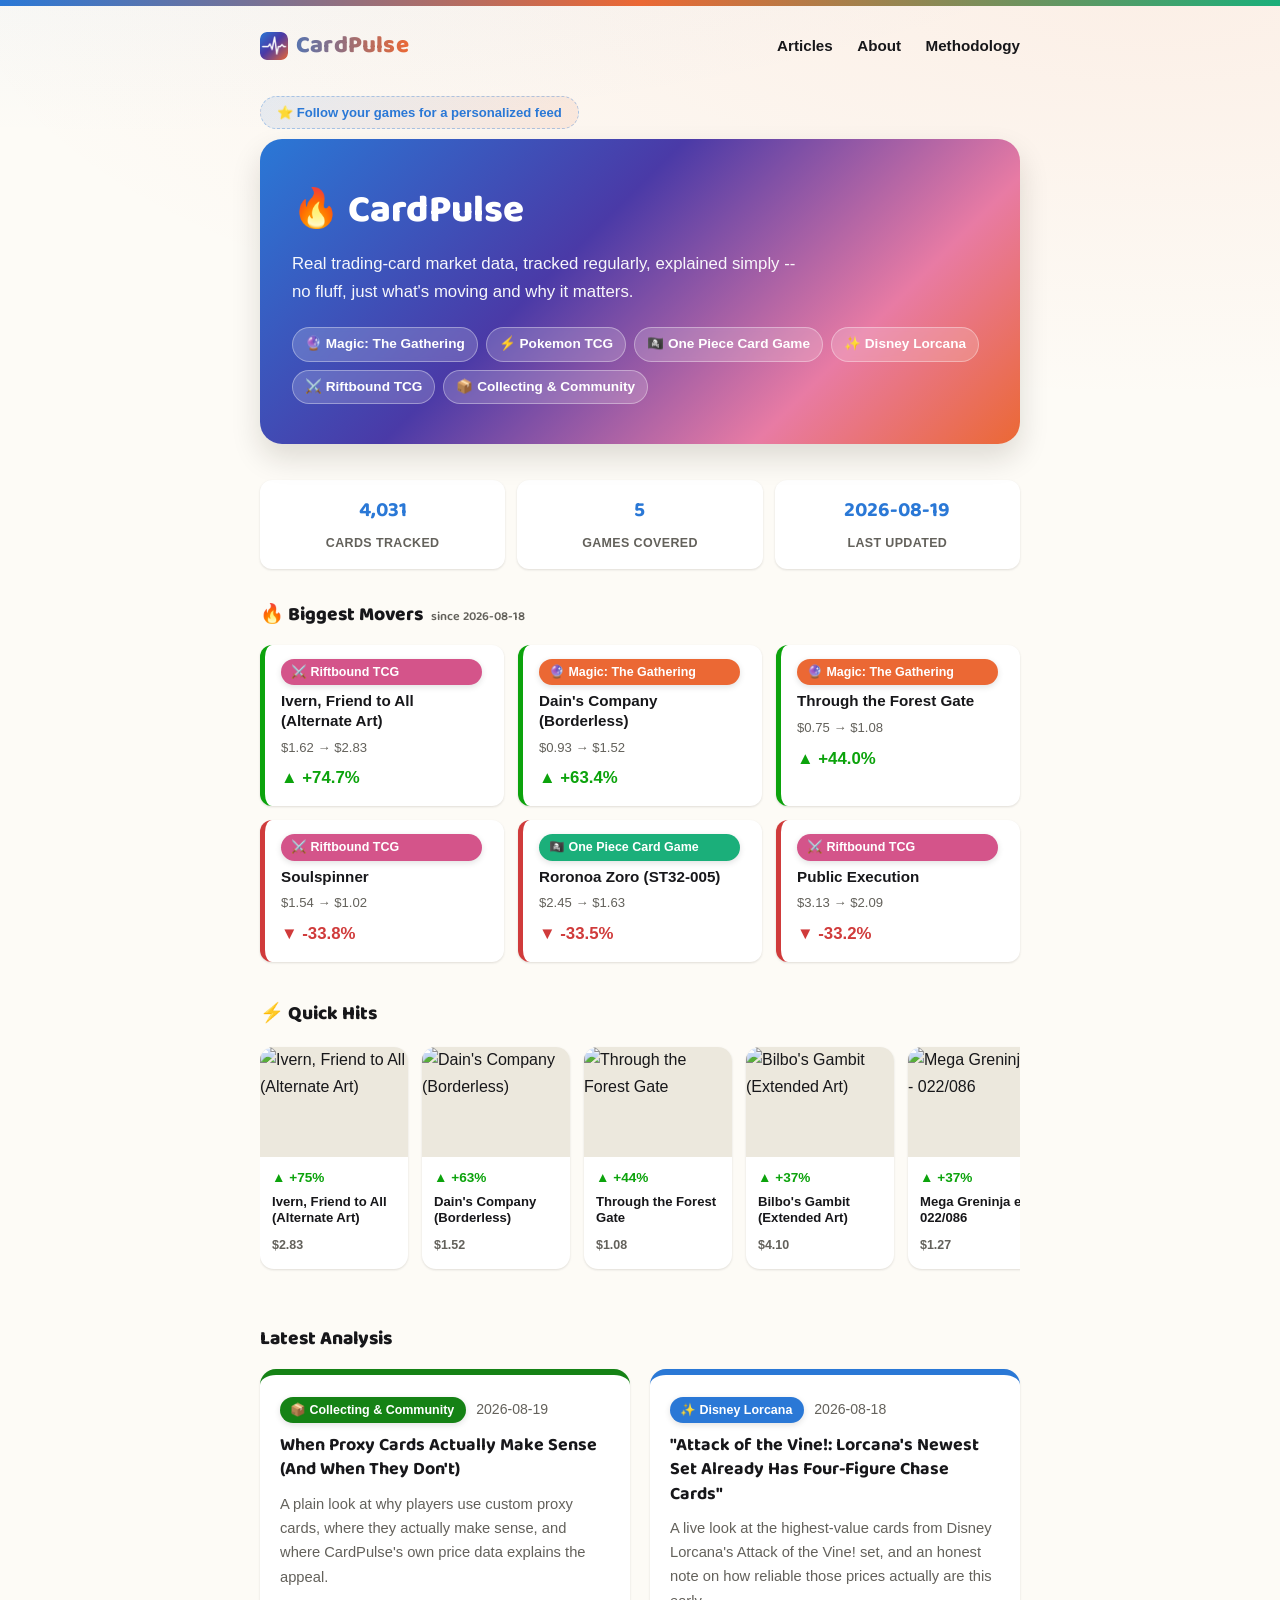
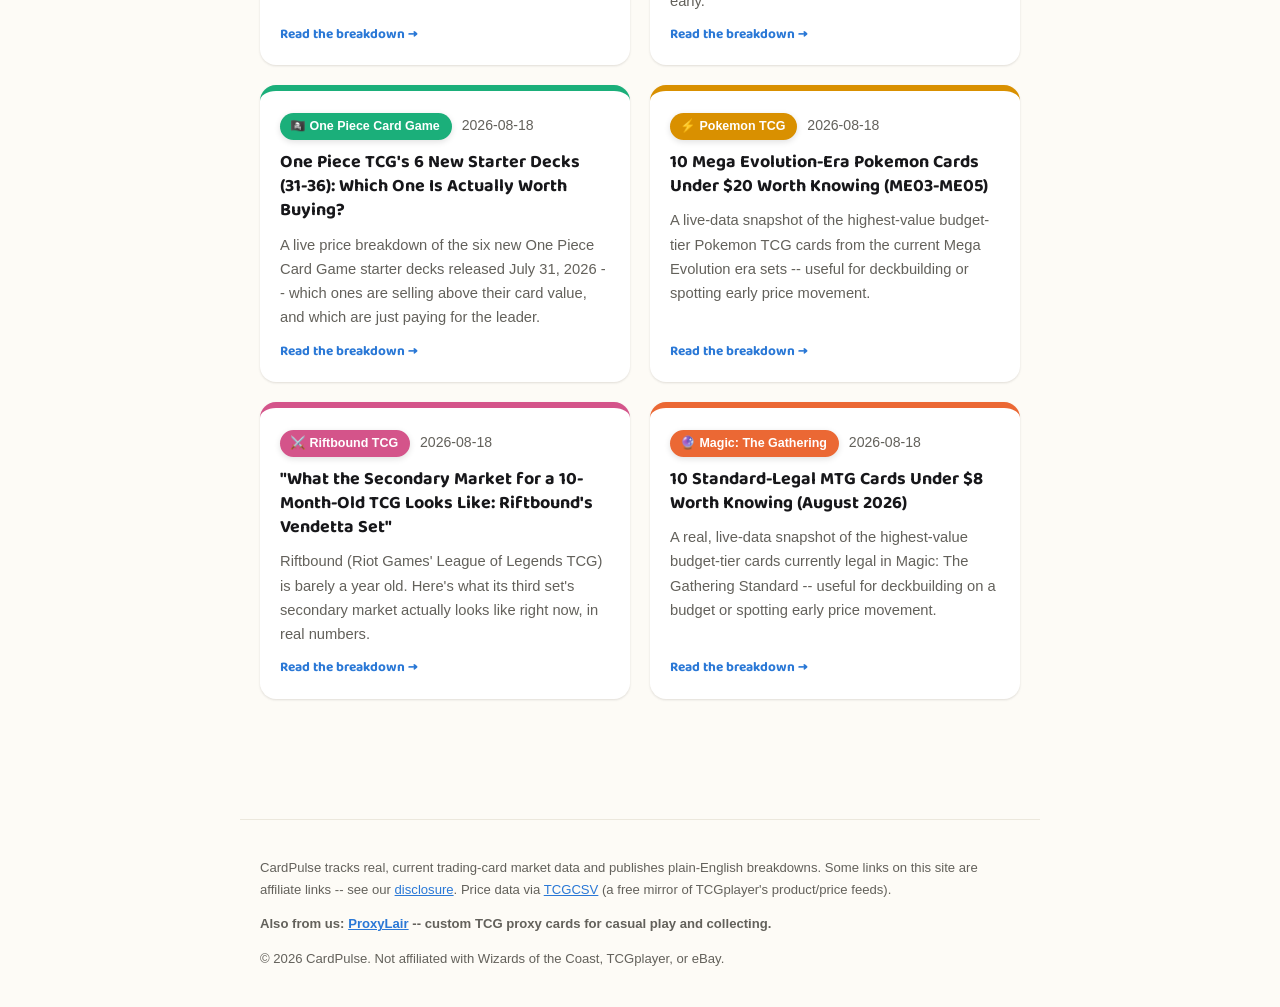
==== commit 4cbf9be7: "Add pulse branding/icons, fix One Piece set-coverage gap, add web app manifest" ====
--- a/docs/index.html
+++ b/docs/index.html
@@ -10,11 +10,17 @@
 <link rel="preconnect" href="https://fonts.gstatic.com" crossorigin>
 <link href="https://fonts.googleapis.com/css2?family=Baloo+2:wght@600;700;800&display=swap" rel="stylesheet">
 <link rel="stylesheet" href="style.css">
+<link rel="icon" href="favicon.ico" sizes="any">
+<link rel="icon" type="image/png" sizes="32x32" href="favicon-32.png">
+<link rel="icon" type="image/png" sizes="192x192" href="icon-192.png">
+<link rel="apple-touch-icon" href="apple-touch-icon.png">
+<link rel="manifest" href="manifest.webmanifest">
+<meta name="theme-color" content="#2a78d6">
 </head>
 <body>
 <div class="confetti-bar" aria-hidden="true"></div>
 <header class="site-header">
-  <a href="index.html" class="brand">🔥 CardPulse</a>
+  <a href="index.html" class="brand"><img src="icon-64.png" alt="" class="brand-mark" width="28" height="28">CardPulse</a>
   <nav>
     <a href="index.html">Articles</a>
     <a href="about.html">About</a>
@@ -58,6 +64,13 @@
     measurementId: "G-74HGB8C38Z"
   };
   window.FCM_VAPID_KEY = "BBDTPow0aYaI0AckkV9m98cduvyXGsd7Y8_M3sBLA29hvth5U5LO9csOW5bk4DLHI15R2sohtGWqEWsC0Yd6QJg";
+  // Same "" (index/about/methodology) or "../" (articles) prefix used by
+  // every other -relative link on this page -- subscribe.js
+  // needs it too, to register firebase-messaging-sw.js at the actual site
+  // root rather than the domain root (this site is served from a GitHub
+  // Pages project subpath, e.g. proxylair.github.io/cardpulse/, not from
+  // the domain root).
+  window.CARDPULSE_ROOT = "";
 </script>
 <script src="https://www.gstatic.com/firebasejs/10.13.2/firebase-app-compat.js" defer></script>
 <script src="https://www.gstatic.com/firebasejs/10.13.2/firebase-messaging-compat.js" defer></script>
--- a/docs/style.css
+++ b/docs/style.css
@@ -73,6 +73,9 @@
 }
 
 .brand {
+  display: inline-flex;
+  align-items: center;
+  gap: 8px;
   font-weight: 800;
   font-size: 1.5rem;
   text-decoration: none;
@@ -81,6 +84,10 @@
   background-clip: text;
   color: transparent;
   letter-spacing: 0.2px;
+}
+.brand-mark {
+  border-radius: 7px;
+  display: block;
 }
 
 nav a {
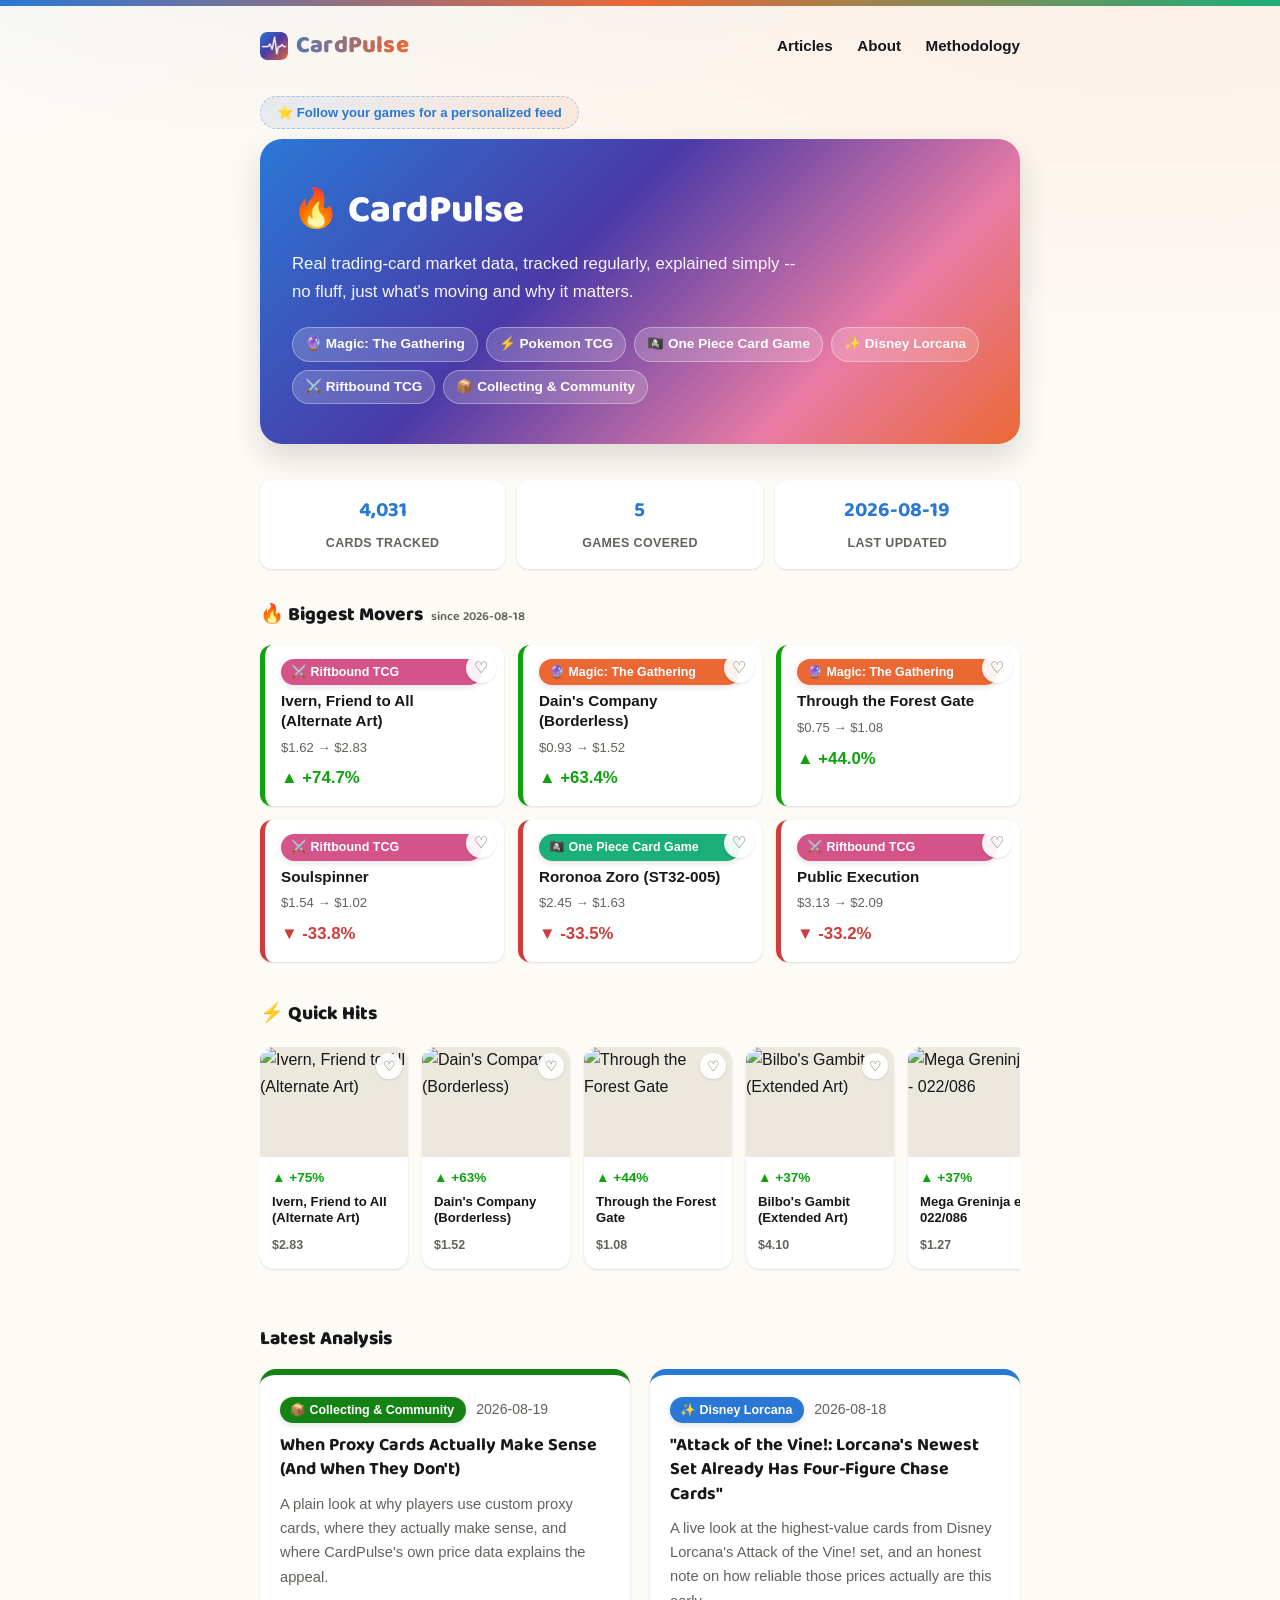
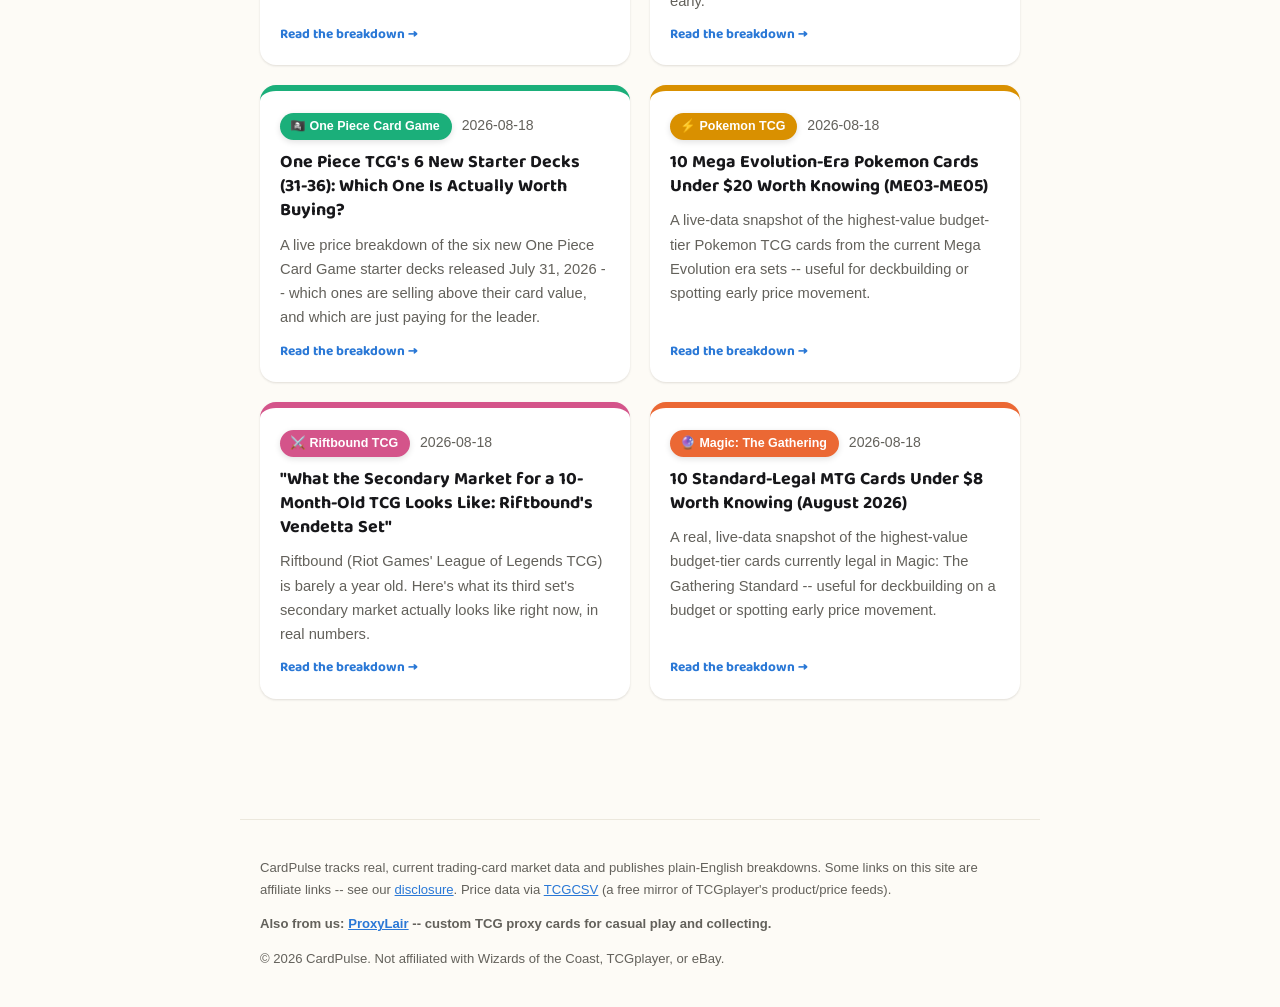
==== commit 879aa2ed: "Add momentum engine, since-last-visit banner, and watchlist (QoL pass)" ====
--- a/docs/index.html
+++ b/docs/index.html
@@ -29,8 +29,9 @@
 </header>
 <div id="cp-follow-bar"></div>
 <div id="cp-notify-bar"></div>
+<div id="cp-visit-banner"></div>
 <main>
-<div class='hero'><h1>🔥 CardPulse</h1><p>Real trading-card market data, tracked regularly, explained simply -- no fluff, just what's moving and why it matters.</p><div class='game-strip'><span>🔮 Magic: The Gathering</span><span>⚡ Pokemon TCG</span><span>🏴‍☠️ One Piece Card Game</span><span>✨ Disney Lorcana</span><span>⚔️ Riftbound TCG</span><span>📦 Collecting & Community</span></div></div><div class='stats-bar'><div class='stat-tile'><strong>4,031</strong><span>cards tracked</span></div><div class='stat-tile'><strong>5</strong><span>games covered</span></div><div class='stat-tile'><strong>2026-08-19</strong><span>last updated</span></div></div><h2 class='section-heading'>🔥 Biggest Movers <span class='meta'>since 2026-08-18</span></h2><div class='mover-grid'><div class="mover-card up game-riftbound"><span class="tag game-riftbound">⚔️ Riftbound TCG</span><strong>Ivern, Friend to All (Alternate Art)</strong><span class="mover-price">$1.62 → $2.83</span><span class="mover-pct up">▲ +74.7%</span></div><div class="mover-card up game-mtg"><span class="tag game-mtg">🔮 Magic: The Gathering</span><strong>Dain's Company (Borderless)</strong><span class="mover-price">$0.93 → $1.52</span><span class="mover-pct up">▲ +63.4%</span></div><div class="mover-card up game-mtg"><span class="tag game-mtg">🔮 Magic: The Gathering</span><strong>Through the Forest Gate</strong><span class="mover-price">$0.75 → $1.08</span><span class="mover-pct up">▲ +44.0%</span></div><div class="mover-card down game-riftbound"><span class="tag game-riftbound">⚔️ Riftbound TCG</span><strong>Soulspinner</strong><span class="mover-price">$1.54 → $1.02</span><span class="mover-pct down">▼ -33.8%</span></div><div class="mover-card down game-onepiece"><span class="tag game-onepiece">🏴‍☠️ One Piece Card Game</span><strong>Roronoa Zoro (ST32-005)</strong><span class="mover-price">$2.45 → $1.63</span><span class="mover-pct down">▼ -33.5%</span></div><div class="mover-card down game-riftbound"><span class="tag game-riftbound">⚔️ Riftbound TCG</span><strong>Public Execution</strong><span class="mover-price">$3.13 → $2.09</span><span class="mover-pct down">▼ -33.2%</span></div></div><section class='quick-hits-section'><h2 class='section-heading'>⚡ Quick Hits</h2><div class='quick-hits-strip'><div class="quick-hit game-riftbound"><a href="https://www.tcgplayer.com/product/684499/riftbound-league-of-legends-trading-card-game-unleashed-ivern-friend-to-all-alternate-art" target="_blank" rel="noopener nofollow"><img src="https://tcgplayer-cdn.tcgplayer.com/product/684499_200w.jpg" alt="Ivern, Friend to All (Alternate Art)" loading="lazy"><div class="quick-hit-body"><span class="quick-hit-pct up">▲ +75%</span><strong>Ivern, Friend to All (Alternate Art)</strong><span class="quick-hit-price">$2.83</span></div></a></div><div class="quick-hit game-mtg"><a href="https://www.tcgplayer.com/product/708775/magic-the-hobbit-dains-company-borderless" target="_blank" rel="noopener nofollow"><img src="https://tcgplayer-cdn.tcgplayer.com/product/708775_200w.jpg" alt="Dain's Company (Borderless)" loading="lazy"><div class="quick-hit-body"><span class="quick-hit-pct up">▲ +63%</span><strong>Dain's Company (Borderless)</strong><span class="quick-hit-price">$1.52</span></div></a></div><div class="quick-hit game-mtg"><a href="https://www.tcgplayer.com/product/707742/magic-the-hobbit-through-the-forest-gate" target="_blank" rel="noopener nofollow"><img src="https://tcgplayer-cdn.tcgplayer.com/product/707742_200w.jpg" alt="Through the Forest Gate" loading="lazy"><div class="quick-hit-body"><span class="quick-hit-pct up">▲ +44%</span><strong>Through the Forest Gate</strong><span class="quick-hit-price">$1.08</span></div></a></div><div class="quick-hit game-mtg"><a href="https://www.tcgplayer.com/product/707525/magic-the-hobbit-bilbos-gambit-extended-art" target="_blank" rel="noopener nofollow"><img src="https://tcgplayer-cdn.tcgplayer.com/product/707525_200w.jpg" alt="Bilbo's Gambit (Extended Art)" loading="lazy"><div class="quick-hit-body"><span class="quick-hit-pct up">▲ +37%</span><strong>Bilbo's Gambit (Extended Art)</strong><span class="quick-hit-price">$4.10</span></div></a></div><div class="quick-hit game-pokemon"><a href="https://www.tcgplayer.com/product/693515/pokemon-me04-chaos-rising-mega-greninja-ex-022-086" target="_blank" rel="noopener nofollow"><img src="https://tcgplayer-cdn.tcgplayer.com/product/693515_200w.jpg" alt="Mega Greninja ex - 022/086" loading="lazy"><div class="quick-hit-body"><span class="quick-hit-pct up">▲ +37%</span><strong>Mega Greninja ex - 022/086</strong><span class="quick-hit-price">$1.27</span></div></a></div><div class="quick-hit game-mtg"><a href="https://www.tcgplayer.com/product/707061/magic-the-hobbit-the-lonely-mountain-borderless-0207" target="_blank" rel="noopener nofollow"><img src="https://tcgplayer-cdn.tcgplayer.com/product/707061_200w.jpg" alt="The Lonely Mountain (Borderless) (0207)" loading="lazy"><div class="quick-hit-body"><span class="quick-hit-pct up">▲ +34%</span><strong>The Lonely Mountain (Borderless) (0207)</strong><span class="quick-hit-price">$7.04</span></div></a></div><div class="quick-hit game-riftbound"><a href="https://www.tcgplayer.com/product/709743/riftbound-league-of-legends-trading-card-game-riftbound-organized-play-promotional-cards-soulspinner" target="_blank" rel="noopener nofollow"><img src="https://tcgplayer-cdn.tcgplayer.com/product/709743_200w.jpg" alt="Soulspinner" loading="lazy"><div class="quick-hit-body"><span class="quick-hit-pct down">▼ -34%</span><strong>Soulspinner</strong><span class="quick-hit-price">$1.02</span></div></a></div><div class="quick-hit game-onepiece"><a href="https://www.tcgplayer.com/product/706327/one-piece-card-game-starter-deck-32-green-roronoa-zoro-roronoa-zoro-st32-005" target="_blank" rel="noopener nofollow"><img src="https://tcgplayer-cdn.tcgplayer.com/product/706327_200w.jpg" alt="Roronoa Zoro (ST32-005)" loading="lazy"><div class="quick-hit-body"><span class="quick-hit-pct down">▼ -33%</span><strong>Roronoa Zoro (ST32-005)</strong><span class="quick-hit-price">$1.63</span></div></a></div><div class="quick-hit game-riftbound"><a href="https://www.tcgplayer.com/product/707672/riftbound-league-of-legends-trading-card-game-vendetta-public-execution" target="_blank" rel="noopener nofollow"><img src="https://tcgplayer-cdn.tcgplayer.com/product/707672_200w.jpg" alt="Public Execution" loading="lazy"><div class="quick-hit-body"><span class="quick-hit-pct down">▼ -33%</span><strong>Public Execution</strong><span class="quick-hit-price">$2.09</span></div></a></div><div class="quick-hit game-mtg"><a href="https://www.tcgplayer.com/product/693015/magic-the-hobbit-plains-0314" target="_blank" rel="noopener nofollow"><img src="https://tcgplayer-cdn.tcgplayer.com/product/693015_200w.jpg" alt="Plains (0314)" loading="lazy"><div class="quick-hit-body"><span class="quick-hit-pct down">▼ -29%</span><strong>Plains (0314)</strong><span class="quick-hit-price">$4.23</span></div></a></div><div class="quick-hit game-pokemon"><a href="https://www.tcgplayer.com/product/677111/pokemon-me-ascended-heroes-rayquaza-energy-symbol-pattern" target="_blank" rel="noopener nofollow"><img src="https://tcgplayer-cdn.tcgplayer.com/product/677111_200w.jpg" alt="Rayquaza (Energy Symbol Pattern)" loading="lazy"><div class="quick-hit-body"><span class="quick-hit-pct up">▲ +29%</span><strong>Rayquaza (Energy Symbol Pattern)</strong><span class="quick-hit-price">$7.14</span></div></a></div><div class="quick-hit game-pokemon"><a href="https://www.tcgplayer.com/product/693551/pokemon-me04-chaos-rising-surfing-beach" target="_blank" rel="noopener nofollow"><img src="https://tcgplayer-cdn.tcgplayer.com/product/693551_200w.jpg" alt="Surfing Beach" loading="lazy"><div class="quick-hit-body"><span class="quick-hit-pct up">▲ +28%</span><strong>Surfing Beach</strong><span class="quick-hit-price">$4.88</span></div></a></div></div></section><h2 class='section-heading'>Latest Analysis</h2><ul class='article-grid'><li class="article-card game-community"><span class="meta"><span class='tag game-community'>📦 Collecting & Community</span> <span>2026-08-19</span></span><a class="card-title" href="articles/2026-08-when-proxy-cards-make-sense.html">When Proxy Cards Actually Make Sense (And When They Don't)</a><p>A plain look at why players use custom proxy cards, where they actually make sense, and where CardPulse's own price data explains the appeal.</p><a class="card-cta" href="articles/2026-08-when-proxy-cards-make-sense.html">Read the breakdown</a></li>
+<div class='hero'><h1>🔥 CardPulse</h1><p>Real trading-card market data, tracked regularly, explained simply -- no fluff, just what's moving and why it matters.</p><div class='game-strip'><span>🔮 Magic: The Gathering</span><span>⚡ Pokemon TCG</span><span>🏴‍☠️ One Piece Card Game</span><span>✨ Disney Lorcana</span><span>⚔️ Riftbound TCG</span><span>📦 Collecting & Community</span></div></div><div id='movers'><div class='stats-bar'><div class='stat-tile'><strong>4,031</strong><span>cards tracked</span></div><div class='stat-tile'><strong>5</strong><span>games covered</span></div><div class='stat-tile'><strong>2026-08-19</strong><span>last updated</span></div></div><h2 class='section-heading'>🔥 Biggest Movers <span class='meta'>since 2026-08-18</span></h2><div class='mover-grid'><div class="mover-card up game-riftbound" data-card-key="ivern-friend-to-all-alternate-art-unleashed"><button type="button" class="watch-btn" data-card-key="ivern-friend-to-all-alternate-art-unleashed" data-card-name="Ivern, Friend to All (Alternate Art)" aria-pressed="false" aria-label="Add Ivern, Friend to All (Alternate Art) to your watchlist"><span class="watch-icon">♡</span></button><span class="tag game-riftbound">⚔️ Riftbound TCG</span><strong>Ivern, Friend to All (Alternate Art)</strong><span class="mover-price">$1.62 → $2.83</span><span class="mover-pct up">▲ +74.7%</span></div><div class="mover-card up game-mtg" data-card-key="dain-s-company-borderless-the-hobbit"><button type="button" class="watch-btn" data-card-key="dain-s-company-borderless-the-hobbit" data-card-name="Dain's Company (Borderless)" aria-pressed="false" aria-label="Add Dain's Company (Borderless) to your watchlist"><span class="watch-icon">♡</span></button><span class="tag game-mtg">🔮 Magic: The Gathering</span><strong>Dain's Company (Borderless)</strong><span class="mover-price">$0.93 → $1.52</span><span class="mover-pct up">▲ +63.4%</span></div><div class="mover-card up game-mtg" data-card-key="through-the-forest-gate-the-hobbit"><button type="button" class="watch-btn" data-card-key="through-the-forest-gate-the-hobbit" data-card-name="Through the Forest Gate" aria-pressed="false" aria-label="Add Through the Forest Gate to your watchlist"><span class="watch-icon">♡</span></button><span class="tag game-mtg">🔮 Magic: The Gathering</span><strong>Through the Forest Gate</strong><span class="mover-price">$0.75 → $1.08</span><span class="mover-pct up">▲ +44.0%</span></div><div class="mover-card down game-riftbound" data-card-key="soulspinner-riftbound-organized-play-promotional-cards"><button type="button" class="watch-btn" data-card-key="soulspinner-riftbound-organized-play-promotional-cards" data-card-name="Soulspinner" aria-pressed="false" aria-label="Add Soulspinner to your watchlist"><span class="watch-icon">♡</span></button><span class="tag game-riftbound">⚔️ Riftbound TCG</span><strong>Soulspinner</strong><span class="mover-price">$1.54 → $1.02</span><span class="mover-pct down">▼ -33.8%</span></div><div class="mover-card down game-onepiece" data-card-key="roronoa-zoro-st32-005-starter-deck-32-green-roronoa-zoro"><button type="button" class="watch-btn" data-card-key="roronoa-zoro-st32-005-starter-deck-32-green-roronoa-zoro" data-card-name="Roronoa Zoro (ST32-005)" aria-pressed="false" aria-label="Add Roronoa Zoro (ST32-005) to your watchlist"><span class="watch-icon">♡</span></button><span class="tag game-onepiece">🏴‍☠️ One Piece Card Game</span><strong>Roronoa Zoro (ST32-005)</strong><span class="mover-price">$2.45 → $1.63</span><span class="mover-pct down">▼ -33.5%</span></div><div class="mover-card down game-riftbound" data-card-key="public-execution-vendetta"><button type="button" class="watch-btn" data-card-key="public-execution-vendetta" data-card-name="Public Execution" aria-pressed="false" aria-label="Add Public Execution to your watchlist"><span class="watch-icon">♡</span></button><span class="tag game-riftbound">⚔️ Riftbound TCG</span><strong>Public Execution</strong><span class="mover-price">$3.13 → $2.09</span><span class="mover-pct down">▼ -33.2%</span></div></div></div><section class='quick-hits-section'><h2 class='section-heading'>⚡ Quick Hits</h2><div class='quick-hits-strip'><div class="quick-hit game-riftbound" data-card-key="ivern-friend-to-all-alternate-art-unleashed"><button type="button" class="watch-btn" data-card-key="ivern-friend-to-all-alternate-art-unleashed" data-card-name="Ivern, Friend to All (Alternate Art)" aria-pressed="false" aria-label="Add Ivern, Friend to All (Alternate Art) to your watchlist"><span class="watch-icon">♡</span></button><a href="https://www.tcgplayer.com/product/684499/riftbound-league-of-legends-trading-card-game-unleashed-ivern-friend-to-all-alternate-art" target="_blank" rel="noopener nofollow"><img src="https://tcgplayer-cdn.tcgplayer.com/product/684499_200w.jpg" alt="Ivern, Friend to All (Alternate Art)" loading="lazy"><div class="quick-hit-body"><span class="quick-hit-pct up">▲ +75%</span><strong>Ivern, Friend to All (Alternate Art)</strong><span class="quick-hit-price">$2.83</span></div></a></div><div class="quick-hit game-mtg" data-card-key="dain-s-company-borderless-the-hobbit"><button type="button" class="watch-btn" data-card-key="dain-s-company-borderless-the-hobbit" data-card-name="Dain's Company (Borderless)" aria-pressed="false" aria-label="Add Dain's Company (Borderless) to your watchlist"><span class="watch-icon">♡</span></button><a href="https://www.tcgplayer.com/product/708775/magic-the-hobbit-dains-company-borderless" target="_blank" rel="noopener nofollow"><img src="https://tcgplayer-cdn.tcgplayer.com/product/708775_200w.jpg" alt="Dain's Company (Borderless)" loading="lazy"><div class="quick-hit-body"><span class="quick-hit-pct up">▲ +63%</span><strong>Dain's Company (Borderless)</strong><span class="quick-hit-price">$1.52</span></div></a></div><div class="quick-hit game-mtg" data-card-key="through-the-forest-gate-the-hobbit"><button type="button" class="watch-btn" data-card-key="through-the-forest-gate-the-hobbit" data-card-name="Through the Forest Gate" aria-pressed="false" aria-label="Add Through the Forest Gate to your watchlist"><span class="watch-icon">♡</span></button><a href="https://www.tcgplayer.com/product/707742/magic-the-hobbit-through-the-forest-gate" target="_blank" rel="noopener nofollow"><img src="https://tcgplayer-cdn.tcgplayer.com/product/707742_200w.jpg" alt="Through the Forest Gate" loading="lazy"><div class="quick-hit-body"><span class="quick-hit-pct up">▲ +44%</span><strong>Through the Forest Gate</strong><span class="quick-hit-price">$1.08</span></div></a></div><div class="quick-hit game-mtg" data-card-key="bilbo-s-gambit-extended-art-the-hobbit"><button type="button" class="watch-btn" data-card-key="bilbo-s-gambit-extended-art-the-hobbit" data-card-name="Bilbo's Gambit (Extended Art)" aria-pressed="false" aria-label="Add Bilbo's Gambit (Extended Art) to your watchlist"><span class="watch-icon">♡</span></button><a href="https://www.tcgplayer.com/product/707525/magic-the-hobbit-bilbos-gambit-extended-art" target="_blank" rel="noopener nofollow"><img src="https://tcgplayer-cdn.tcgplayer.com/product/707525_200w.jpg" alt="Bilbo's Gambit (Extended Art)" loading="lazy"><div class="quick-hit-body"><span class="quick-hit-pct up">▲ +37%</span><strong>Bilbo's Gambit (Extended Art)</strong><span class="quick-hit-price">$4.10</span></div></a></div><div class="quick-hit game-pokemon" data-card-key="mega-greninja-ex-022-086-me04-chaos-rising"><button type="button" class="watch-btn" data-card-key="mega-greninja-ex-022-086-me04-chaos-rising" data-card-name="Mega Greninja ex - 022/086" aria-pressed="false" aria-label="Add Mega Greninja ex - 022/086 to your watchlist"><span class="watch-icon">♡</span></button><a href="https://www.tcgplayer.com/product/693515/pokemon-me04-chaos-rising-mega-greninja-ex-022-086" target="_blank" rel="noopener nofollow"><img src="https://tcgplayer-cdn.tcgplayer.com/product/693515_200w.jpg" alt="Mega Greninja ex - 022/086" loading="lazy"><div class="quick-hit-body"><span class="quick-hit-pct up">▲ +37%</span><strong>Mega Greninja ex - 022/086</strong><span class="quick-hit-price">$1.27</span></div></a></div><div class="quick-hit game-mtg" data-card-key="the-lonely-mountain-borderless-0207-the-hobbit"><button type="button" class="watch-btn" data-card-key="the-lonely-mountain-borderless-0207-the-hobbit" data-card-name="The Lonely Mountain (Borderless) (0207)" aria-pressed="false" aria-label="Add The Lonely Mountain (Borderless) (0207) to your watchlist"><span class="watch-icon">♡</span></button><a href="https://www.tcgplayer.com/product/707061/magic-the-hobbit-the-lonely-mountain-borderless-0207" target="_blank" rel="noopener nofollow"><img src="https://tcgplayer-cdn.tcgplayer.com/product/707061_200w.jpg" alt="The Lonely Mountain (Borderless) (0207)" loading="lazy"><div class="quick-hit-body"><span class="quick-hit-pct up">▲ +34%</span><strong>The Lonely Mountain (Borderless) (0207)</strong><span class="quick-hit-price">$7.04</span></div></a></div><div class="quick-hit game-riftbound" data-card-key="soulspinner-riftbound-organized-play-promotional-cards"><button type="button" class="watch-btn" data-card-key="soulspinner-riftbound-organized-play-promotional-cards" data-card-name="Soulspinner" aria-pressed="false" aria-label="Add Soulspinner to your watchlist"><span class="watch-icon">♡</span></button><a href="https://www.tcgplayer.com/product/709743/riftbound-league-of-legends-trading-card-game-riftbound-organized-play-promotional-cards-soulspinner" target="_blank" rel="noopener nofollow"><img src="https://tcgplayer-cdn.tcgplayer.com/product/709743_200w.jpg" alt="Soulspinner" loading="lazy"><div class="quick-hit-body"><span class="quick-hit-pct down">▼ -34%</span><strong>Soulspinner</strong><span class="quick-hit-price">$1.02</span></div></a></div><div class="quick-hit game-onepiece" data-card-key="roronoa-zoro-st32-005-starter-deck-32-green-roronoa-zoro"><button type="button" class="watch-btn" data-card-key="roronoa-zoro-st32-005-starter-deck-32-green-roronoa-zoro" data-card-name="Roronoa Zoro (ST32-005)" aria-pressed="false" aria-label="Add Roronoa Zoro (ST32-005) to your watchlist"><span class="watch-icon">♡</span></button><a href="https://www.tcgplayer.com/product/706327/one-piece-card-game-starter-deck-32-green-roronoa-zoro-roronoa-zoro-st32-005" target="_blank" rel="noopener nofollow"><img src="https://tcgplayer-cdn.tcgplayer.com/product/706327_200w.jpg" alt="Roronoa Zoro (ST32-005)" loading="lazy"><div class="quick-hit-body"><span class="quick-hit-pct down">▼ -33%</span><strong>Roronoa Zoro (ST32-005)</strong><span class="quick-hit-price">$1.63</span></div></a></div><div class="quick-hit game-riftbound" data-card-key="public-execution-vendetta"><button type="button" class="watch-btn" data-card-key="public-execution-vendetta" data-card-name="Public Execution" aria-pressed="false" aria-label="Add Public Execution to your watchlist"><span class="watch-icon">♡</span></button><a href="https://www.tcgplayer.com/product/707672/riftbound-league-of-legends-trading-card-game-vendetta-public-execution" target="_blank" rel="noopener nofollow"><img src="https://tcgplayer-cdn.tcgplayer.com/product/707672_200w.jpg" alt="Public Execution" loading="lazy"><div class="quick-hit-body"><span class="quick-hit-pct down">▼ -33%</span><strong>Public Execution</strong><span class="quick-hit-price">$2.09</span></div></a></div><div class="quick-hit game-mtg" data-card-key="plains-0314-the-hobbit"><button type="button" class="watch-btn" data-card-key="plains-0314-the-hobbit" data-card-name="Plains (0314)" aria-pressed="false" aria-label="Add Plains (0314) to your watchlist"><span class="watch-icon">♡</span></button><a href="https://www.tcgplayer.com/product/693015/magic-the-hobbit-plains-0314" target="_blank" rel="noopener nofollow"><img src="https://tcgplayer-cdn.tcgplayer.com/product/693015_200w.jpg" alt="Plains (0314)" loading="lazy"><div class="quick-hit-body"><span class="quick-hit-pct down">▼ -29%</span><strong>Plains (0314)</strong><span class="quick-hit-price">$4.23</span></div></a></div><div class="quick-hit game-pokemon" data-card-key="rayquaza-energy-symbol-pattern-me-ascended-heroes"><button type="button" class="watch-btn" data-card-key="rayquaza-energy-symbol-pattern-me-ascended-heroes" data-card-name="Rayquaza (Energy Symbol Pattern)" aria-pressed="false" aria-label="Add Rayquaza (Energy Symbol Pattern) to your watchlist"><span class="watch-icon">♡</span></button><a href="https://www.tcgplayer.com/product/677111/pokemon-me-ascended-heroes-rayquaza-energy-symbol-pattern" target="_blank" rel="noopener nofollow"><img src="https://tcgplayer-cdn.tcgplayer.com/product/677111_200w.jpg" alt="Rayquaza (Energy Symbol Pattern)" loading="lazy"><div class="quick-hit-body"><span class="quick-hit-pct up">▲ +29%</span><strong>Rayquaza (Energy Symbol Pattern)</strong><span class="quick-hit-price">$7.14</span></div></a></div><div class="quick-hit game-pokemon" data-card-key="surfing-beach-me04-chaos-rising"><button type="button" class="watch-btn" data-card-key="surfing-beach-me04-chaos-rising" data-card-name="Surfing Beach" aria-pressed="false" aria-label="Add Surfing Beach to your watchlist"><span class="watch-icon">♡</span></button><a href="https://www.tcgplayer.com/product/693551/pokemon-me04-chaos-rising-surfing-beach" target="_blank" rel="noopener nofollow"><img src="https://tcgplayer-cdn.tcgplayer.com/product/693551_200w.jpg" alt="Surfing Beach" loading="lazy"><div class="quick-hit-body"><span class="quick-hit-pct up">▲ +28%</span><strong>Surfing Beach</strong><span class="quick-hit-price">$4.88</span></div></a></div></div></section><section id='watchlist-section' class='quick-hits-section' hidden><h2 class='section-heading'>💛 Cards You're Watching</h2><div class='quick-hits-strip' id='watchlist-strip'></div></section><h2 class='section-heading'>Latest Analysis</h2><ul class='article-grid'><li class="article-card game-community"><span class="meta"><span class='tag game-community'>📦 Collecting & Community</span> <span>2026-08-19</span></span><a class="card-title" href="articles/2026-08-when-proxy-cards-make-sense.html">When Proxy Cards Actually Make Sense (And When They Don't)</a><p>A plain look at why players use custom proxy cards, where they actually make sense, and where CardPulse's own price data explains the appeal.</p><a class="card-cta" href="articles/2026-08-when-proxy-cards-make-sense.html">Read the breakdown</a></li>
 <li class="article-card game-lorcana"><span class="meta"><span class='tag game-lorcana'>✨ Disney Lorcana</span> <span>2026-08-18</span></span><a class="card-title" href="articles/2026-08-lorcana-attack-of-the-vine-chase-cards.html">"Attack of the Vine!: Lorcana's Newest Set Already Has Four-Figure Chase Cards"</a><p>A live look at the highest-value cards from Disney Lorcana's Attack of the Vine! set, and an honest note on how reliable those prices actually are this early.</p><a class="card-cta" href="articles/2026-08-lorcana-attack-of-the-vine-chase-cards.html">Read the breakdown</a></li>
 <li class="article-card game-onepiece"><span class="meta"><span class='tag game-onepiece'>🏴‍☠️ One Piece Card Game</span> <span>2026-08-18</span></span><a class="card-title" href="articles/2026-08-onepiece-starter-decks-31-36.html">One Piece TCG's 6 New Starter Decks (31-36): Which One Is Actually Worth Buying?</a><p>A live price breakdown of the six new One Piece Card Game starter decks released July 31, 2026 -- which ones are selling above their card value, and which are just paying for the leader.</p><a class="card-cta" href="articles/2026-08-onepiece-starter-decks-31-36.html">Read the breakdown</a></li>
 <li class="article-card game-pokemon"><span class="meta"><span class='tag game-pokemon'>⚡ Pokemon TCG</span> <span>2026-08-18</span></span><a class="card-title" href="articles/2026-08-pokemon-mega-evolution-budget.html">10 Mega Evolution-Era Pokemon Cards Under $20 Worth Knowing (ME03-ME05)</a><p>A live-data snapshot of the highest-value budget-tier Pokemon TCG cards from the current Mega Evolution era sets -- useful for deckbuilding or spotting early price movement.</p><a class="card-cta" href="articles/2026-08-pokemon-mega-evolution-budget.html">Read the breakdown</a></li>
@@ -43,6 +44,7 @@
   <p>&copy; 2026 CardPulse. Not affiliated with Wizards of the Coast, TCGplayer, or eBay.</p>
 </footer>
 <script src="personalize.js" defer></script>
+<script src="engagement.js" defer></script>
 
 <!--
   Push notification opt-in (Firebase Cloud Messaging + Firestore).
--- a/docs/style.css
+++ b/docs/style.css
@@ -330,6 +330,7 @@
 .quick-hits-strip::-webkit-scrollbar-thumb { background: var(--line); border-radius: 8px; }
 
 .quick-hit {
+  position: relative;
   flex: 0 0 148px;
   scroll-snap-align: start;
   background: var(--surface);
@@ -432,6 +433,7 @@
   margin: 0 0 36px;
 }
 .mover-card {
+  position: relative;
   background: var(--surface);
   border-radius: 12px;
   box-shadow: var(--shadow-sm);
@@ -450,6 +452,90 @@
 .mover-pct { font-weight: 800; font-size: 1.05rem; }
 .mover-pct.up { color: #0ca30c; }
 .mover-pct.down { color: #d03b3b; }
+
+/* ---------- Momentum badges (build_site.py's classify_momentum) ---------- */
+
+.momentum-badge {
+  display: inline-block;
+  align-self: flex-start;
+  font-size: 0.72rem;
+  font-weight: 700;
+  background: var(--bg);
+  border: 1px solid var(--line);
+  border-radius: 999px;
+  padding: 2px 9px;
+  color: var(--muted);
+}
+.momentum-chip {
+  display: inline-block;
+  font-size: 0.85rem;
+  margin-left: 4px;
+  vertical-align: middle;
+}
+
+/* ---------- Watchlist ("Keep an eye on this") ---------- */
+
+.watch-btn {
+  position: absolute;
+  top: 8px;
+  right: 8px;
+  z-index: 2;
+  width: 30px;
+  height: 30px;
+  border: none;
+  border-radius: 50%;
+  background: rgba(255, 255, 255, 0.92);
+  box-shadow: var(--shadow-sm);
+  display: flex;
+  align-items: center;
+  justify-content: center;
+  font-size: 1rem;
+  line-height: 1;
+  cursor: pointer;
+  color: var(--muted);
+  transition: transform 0.12s ease, color 0.12s ease;
+  padding: 0;
+}
+.watch-btn:hover { transform: scale(1.1); }
+.watch-btn.watching { color: var(--accent-2); }
+.watch-btn .watch-icon { pointer-events: none; }
+
+.quick-hits-strip .watch-btn { top: 6px; right: 6px; width: 26px; height: 26px; font-size: 0.9rem; }
+
+/* "Cards You're Watching" reuses .quick-hits-section / .quick-hits-strip --
+   #watchlist-section just needs the [hidden] no-JS/empty-watchlist fallback,
+   which the hidden attribute already handles via the UA stylesheet. */
+
+/* ---------- Since Your Last Visit banner ---------- */
+
+.visit-banner {
+  display: flex;
+  flex-wrap: wrap;
+  align-items: center;
+  gap: 10px 16px;
+  max-width: 800px;
+  margin: 14px auto 0;
+  padding: 12px 16px;
+  border-radius: 12px;
+  background: linear-gradient(135deg, rgba(42, 120, 214, 0.1), rgba(235, 104, 52, 0.1));
+  border: 1px solid var(--line);
+  font-size: 0.88rem;
+}
+.visit-banner span { flex: 1 1 260px; color: var(--ink); }
+.visit-banner a {
+  font-weight: 700;
+  white-space: nowrap;
+}
+.visit-banner-close {
+  border: none;
+  background: none;
+  font-size: 1.1rem;
+  line-height: 1;
+  cursor: pointer;
+  color: var(--muted);
+  padding: 2px 4px;
+}
+.visit-banner-close:hover { color: var(--ink); }
 
 /* ---------- Related articles (bottom of article pages) ---------- */
 
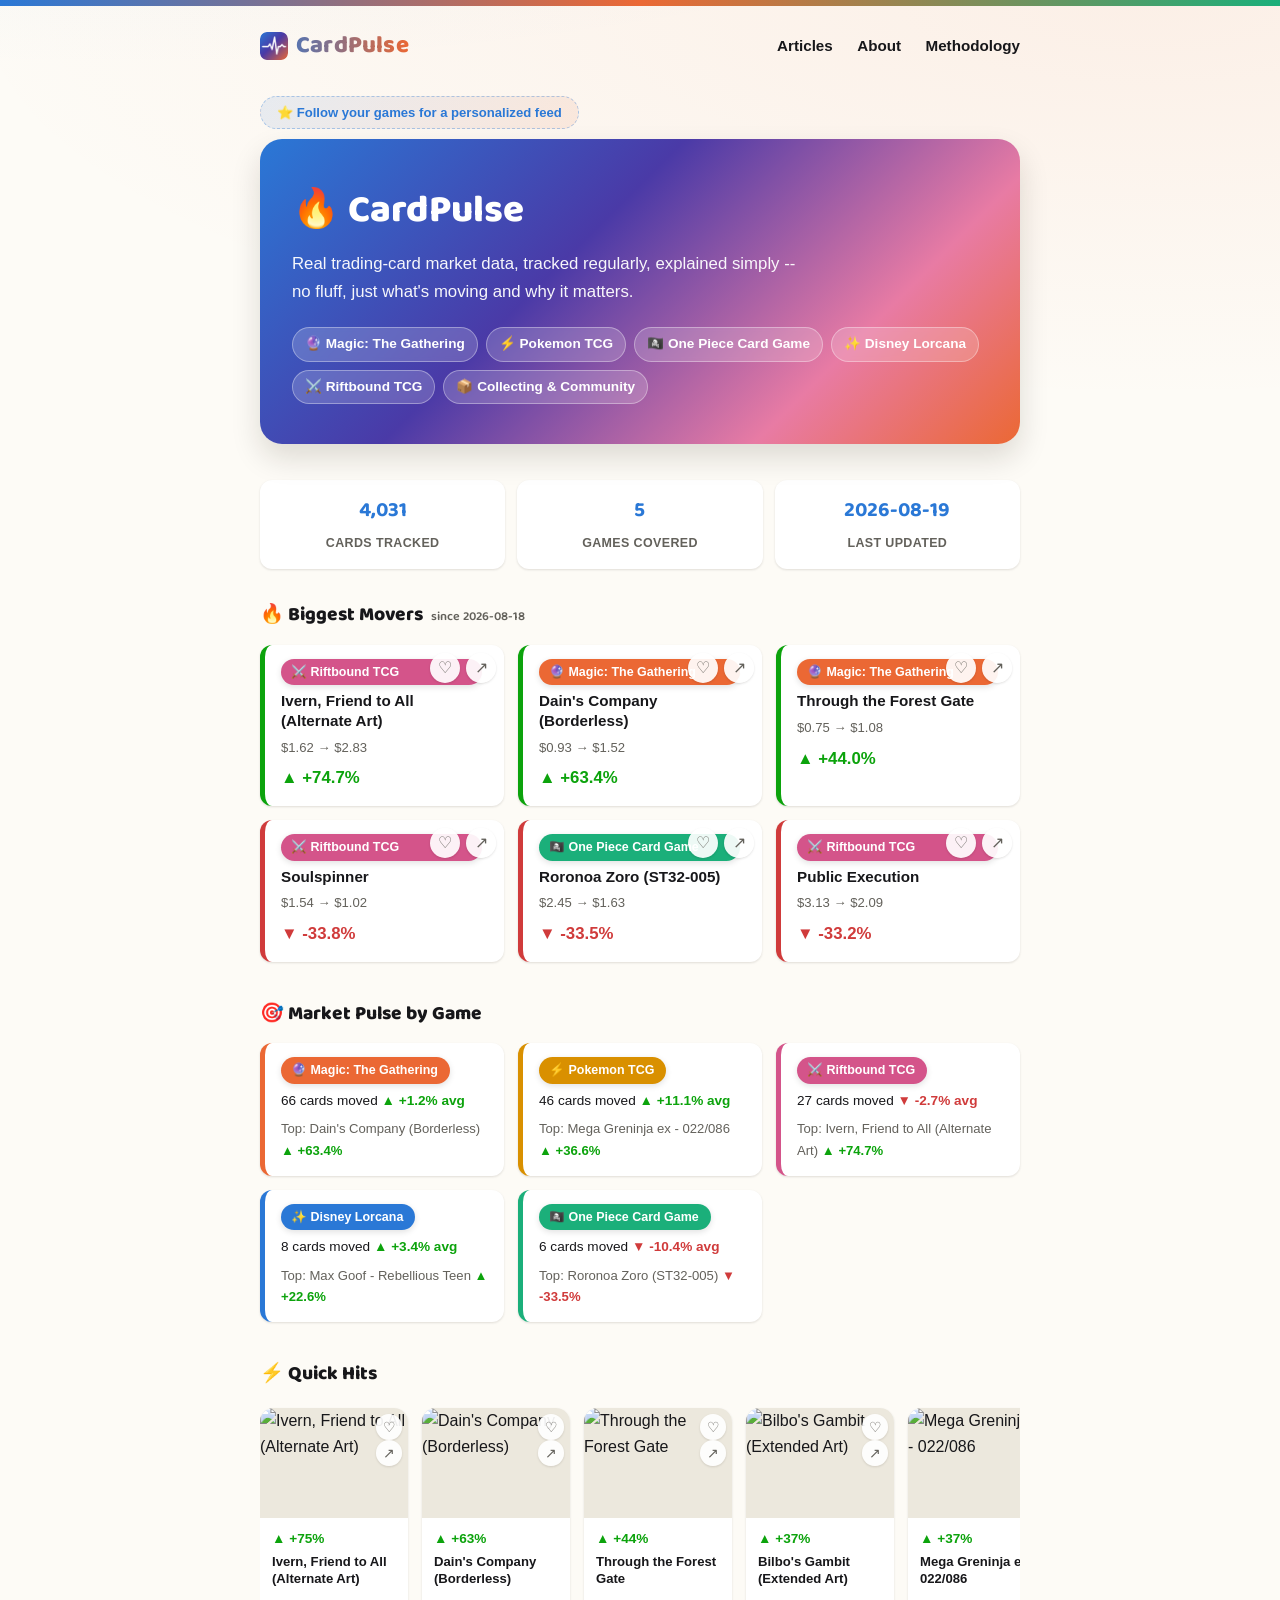
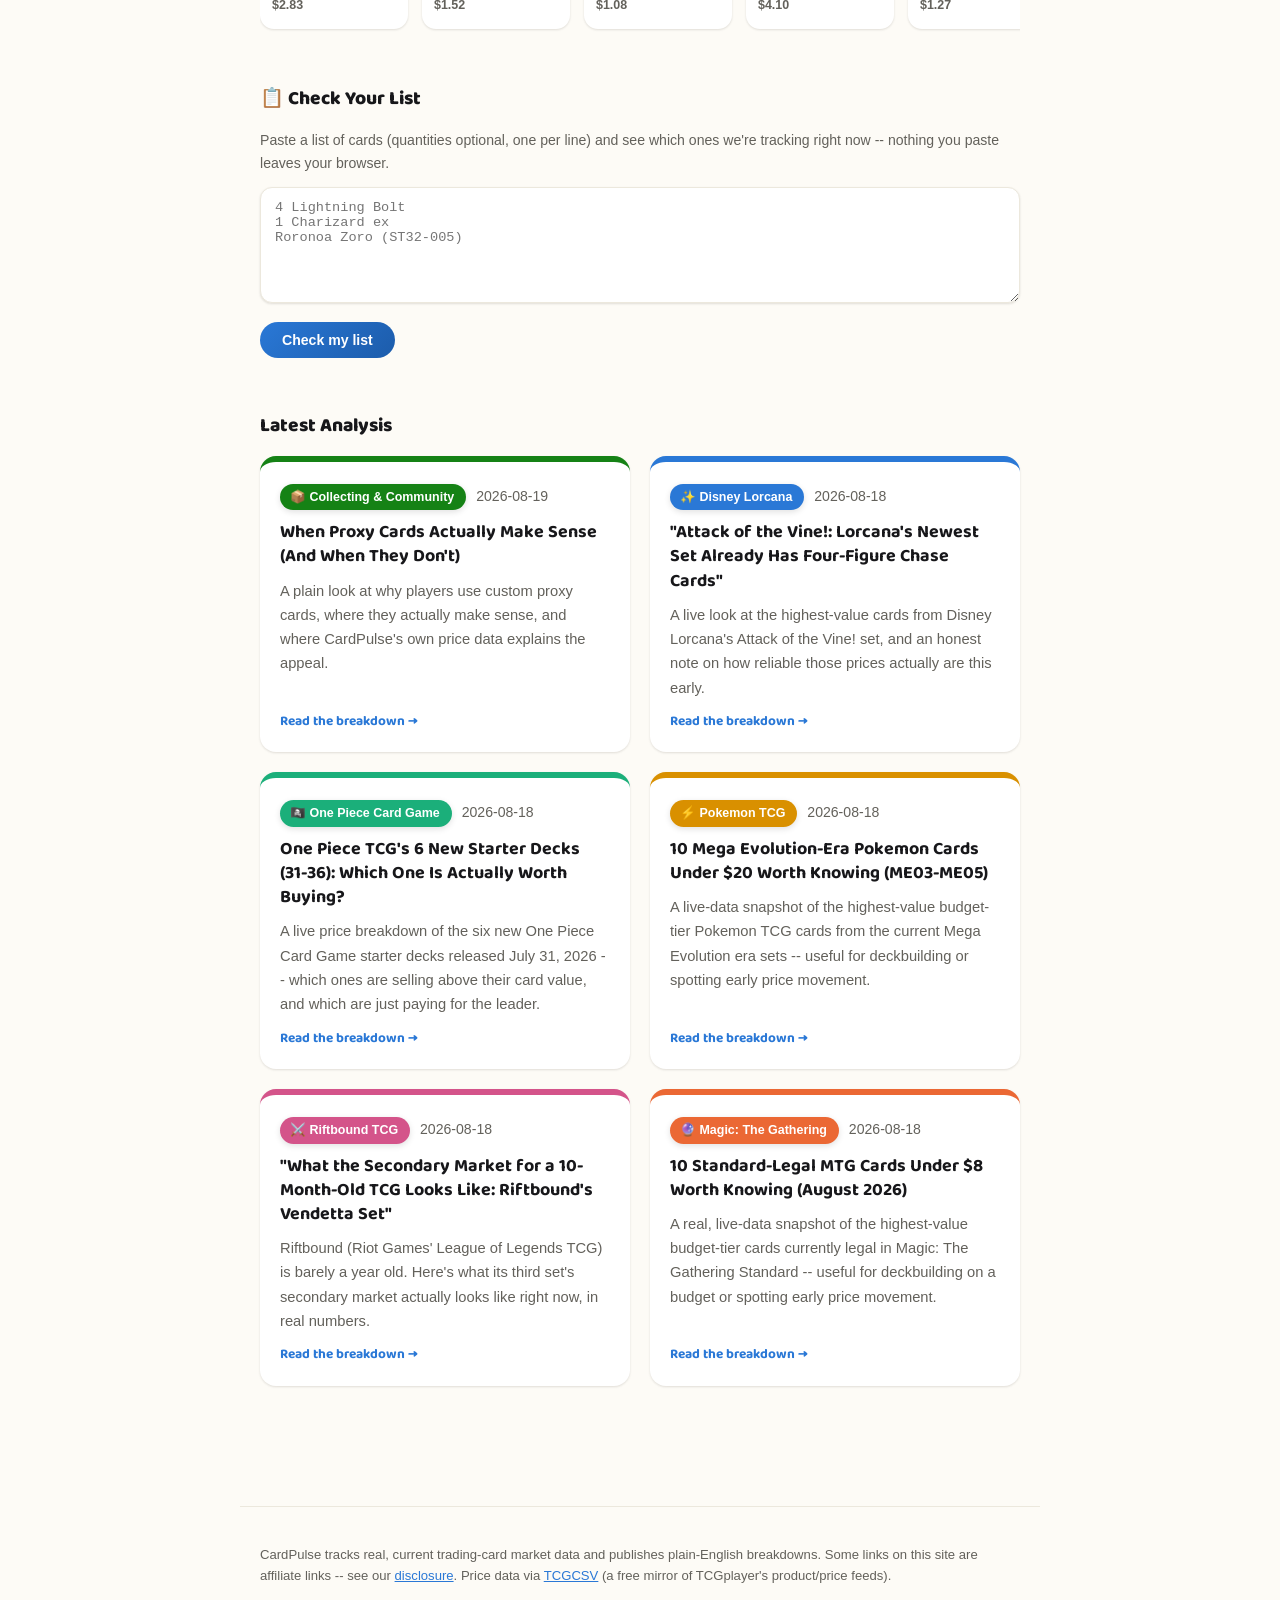
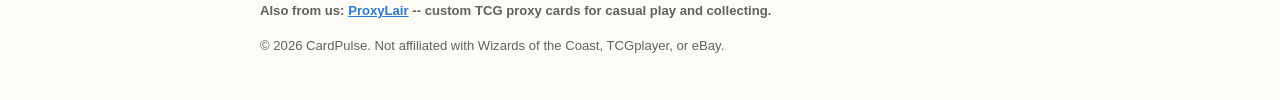
==== commit 2fce2cb2: "Add push personalization, share cards, market pulse, sparklines, list checker, offline caching, App " ====
--- a/docs/index.html
+++ b/docs/index.html
@@ -16,6 +16,15 @@
 <link rel="apple-touch-icon" href="apple-touch-icon.png">
 <link rel="manifest" href="manifest.webmanifest">
 <meta name="theme-color" content="#2a78d6">
+<!--
+  iOS Safari ignores the web app manifest entirely -- these meta tags are
+  the only way it knows this is meant to launch standalone (no browser
+  chrome) when added via Share > Add to Home Screen, and what to call it /
+  how to color its status bar while doing so.
+-->
+<meta name="apple-mobile-web-app-capable" content="yes">
+<meta name="apple-mobile-web-app-title" content="CardPulse">
+<meta name="apple-mobile-web-app-status-bar-style" content="black-translucent">
 </head>
 <body>
 <div class="confetti-bar" aria-hidden="true"></div>
@@ -31,7 +40,7 @@
 <div id="cp-notify-bar"></div>
 <div id="cp-visit-banner"></div>
 <main>
-<div class='hero'><h1>🔥 CardPulse</h1><p>Real trading-card market data, tracked regularly, explained simply -- no fluff, just what's moving and why it matters.</p><div class='game-strip'><span>🔮 Magic: The Gathering</span><span>⚡ Pokemon TCG</span><span>🏴‍☠️ One Piece Card Game</span><span>✨ Disney Lorcana</span><span>⚔️ Riftbound TCG</span><span>📦 Collecting & Community</span></div></div><div id='movers'><div class='stats-bar'><div class='stat-tile'><strong>4,031</strong><span>cards tracked</span></div><div class='stat-tile'><strong>5</strong><span>games covered</span></div><div class='stat-tile'><strong>2026-08-19</strong><span>last updated</span></div></div><h2 class='section-heading'>🔥 Biggest Movers <span class='meta'>since 2026-08-18</span></h2><div class='mover-grid'><div class="mover-card up game-riftbound" data-card-key="ivern-friend-to-all-alternate-art-unleashed"><button type="button" class="watch-btn" data-card-key="ivern-friend-to-all-alternate-art-unleashed" data-card-name="Ivern, Friend to All (Alternate Art)" aria-pressed="false" aria-label="Add Ivern, Friend to All (Alternate Art) to your watchlist"><span class="watch-icon">♡</span></button><span class="tag game-riftbound">⚔️ Riftbound TCG</span><strong>Ivern, Friend to All (Alternate Art)</strong><span class="mover-price">$1.62 → $2.83</span><span class="mover-pct up">▲ +74.7%</span></div><div class="mover-card up game-mtg" data-card-key="dain-s-company-borderless-the-hobbit"><button type="button" class="watch-btn" data-card-key="dain-s-company-borderless-the-hobbit" data-card-name="Dain's Company (Borderless)" aria-pressed="false" aria-label="Add Dain's Company (Borderless) to your watchlist"><span class="watch-icon">♡</span></button><span class="tag game-mtg">🔮 Magic: The Gathering</span><strong>Dain's Company (Borderless)</strong><span class="mover-price">$0.93 → $1.52</span><span class="mover-pct up">▲ +63.4%</span></div><div class="mover-card up game-mtg" data-card-key="through-the-forest-gate-the-hobbit"><button type="button" class="watch-btn" data-card-key="through-the-forest-gate-the-hobbit" data-card-name="Through the Forest Gate" aria-pressed="false" aria-label="Add Through the Forest Gate to your watchlist"><span class="watch-icon">♡</span></button><span class="tag game-mtg">🔮 Magic: The Gathering</span><strong>Through the Forest Gate</strong><span class="mover-price">$0.75 → $1.08</span><span class="mover-pct up">▲ +44.0%</span></div><div class="mover-card down game-riftbound" data-card-key="soulspinner-riftbound-organized-play-promotional-cards"><button type="button" class="watch-btn" data-card-key="soulspinner-riftbound-organized-play-promotional-cards" data-card-name="Soulspinner" aria-pressed="false" aria-label="Add Soulspinner to your watchlist"><span class="watch-icon">♡</span></button><span class="tag game-riftbound">⚔️ Riftbound TCG</span><strong>Soulspinner</strong><span class="mover-price">$1.54 → $1.02</span><span class="mover-pct down">▼ -33.8%</span></div><div class="mover-card down game-onepiece" data-card-key="roronoa-zoro-st32-005-starter-deck-32-green-roronoa-zoro"><button type="button" class="watch-btn" data-card-key="roronoa-zoro-st32-005-starter-deck-32-green-roronoa-zoro" data-card-name="Roronoa Zoro (ST32-005)" aria-pressed="false" aria-label="Add Roronoa Zoro (ST32-005) to your watchlist"><span class="watch-icon">♡</span></button><span class="tag game-onepiece">🏴‍☠️ One Piece Card Game</span><strong>Roronoa Zoro (ST32-005)</strong><span class="mover-price">$2.45 → $1.63</span><span class="mover-pct down">▼ -33.5%</span></div><div class="mover-card down game-riftbound" data-card-key="public-execution-vendetta"><button type="button" class="watch-btn" data-card-key="public-execution-vendetta" data-card-name="Public Execution" aria-pressed="false" aria-label="Add Public Execution to your watchlist"><span class="watch-icon">♡</span></button><span class="tag game-riftbound">⚔️ Riftbound TCG</span><strong>Public Execution</strong><span class="mover-price">$3.13 → $2.09</span><span class="mover-pct down">▼ -33.2%</span></div></div></div><section class='quick-hits-section'><h2 class='section-heading'>⚡ Quick Hits</h2><div class='quick-hits-strip'><div class="quick-hit game-riftbound" data-card-key="ivern-friend-to-all-alternate-art-unleashed"><button type="button" class="watch-btn" data-card-key="ivern-friend-to-all-alternate-art-unleashed" data-card-name="Ivern, Friend to All (Alternate Art)" aria-pressed="false" aria-label="Add Ivern, Friend to All (Alternate Art) to your watchlist"><span class="watch-icon">♡</span></button><a href="https://www.tcgplayer.com/product/684499/riftbound-league-of-legends-trading-card-game-unleashed-ivern-friend-to-all-alternate-art" target="_blank" rel="noopener nofollow"><img src="https://tcgplayer-cdn.tcgplayer.com/product/684499_200w.jpg" alt="Ivern, Friend to All (Alternate Art)" loading="lazy"><div class="quick-hit-body"><span class="quick-hit-pct up">▲ +75%</span><strong>Ivern, Friend to All (Alternate Art)</strong><span class="quick-hit-price">$2.83</span></div></a></div><div class="quick-hit game-mtg" data-card-key="dain-s-company-borderless-the-hobbit"><button type="button" class="watch-btn" data-card-key="dain-s-company-borderless-the-hobbit" data-card-name="Dain's Company (Borderless)" aria-pressed="false" aria-label="Add Dain's Company (Borderless) to your watchlist"><span class="watch-icon">♡</span></button><a href="https://www.tcgplayer.com/product/708775/magic-the-hobbit-dains-company-borderless" target="_blank" rel="noopener nofollow"><img src="https://tcgplayer-cdn.tcgplayer.com/product/708775_200w.jpg" alt="Dain's Company (Borderless)" loading="lazy"><div class="quick-hit-body"><span class="quick-hit-pct up">▲ +63%</span><strong>Dain's Company (Borderless)</strong><span class="quick-hit-price">$1.52</span></div></a></div><div class="quick-hit game-mtg" data-card-key="through-the-forest-gate-the-hobbit"><button type="button" class="watch-btn" data-card-key="through-the-forest-gate-the-hobbit" data-card-name="Through the Forest Gate" aria-pressed="false" aria-label="Add Through the Forest Gate to your watchlist"><span class="watch-icon">♡</span></button><a href="https://www.tcgplayer.com/product/707742/magic-the-hobbit-through-the-forest-gate" target="_blank" rel="noopener nofollow"><img src="https://tcgplayer-cdn.tcgplayer.com/product/707742_200w.jpg" alt="Through the Forest Gate" loading="lazy"><div class="quick-hit-body"><span class="quick-hit-pct up">▲ +44%</span><strong>Through the Forest Gate</strong><span class="quick-hit-price">$1.08</span></div></a></div><div class="quick-hit game-mtg" data-card-key="bilbo-s-gambit-extended-art-the-hobbit"><button type="button" class="watch-btn" data-card-key="bilbo-s-gambit-extended-art-the-hobbit" data-card-name="Bilbo's Gambit (Extended Art)" aria-pressed="false" aria-label="Add Bilbo's Gambit (Extended Art) to your watchlist"><span class="watch-icon">♡</span></button><a href="https://www.tcgplayer.com/product/707525/magic-the-hobbit-bilbos-gambit-extended-art" target="_blank" rel="noopener nofollow"><img src="https://tcgplayer-cdn.tcgplayer.com/product/707525_200w.jpg" alt="Bilbo's Gambit (Extended Art)" loading="lazy"><div class="quick-hit-body"><span class="quick-hit-pct up">▲ +37%</span><strong>Bilbo's Gambit (Extended Art)</strong><span class="quick-hit-price">$4.10</span></div></a></div><div class="quick-hit game-pokemon" data-card-key="mega-greninja-ex-022-086-me04-chaos-rising"><button type="button" class="watch-btn" data-card-key="mega-greninja-ex-022-086-me04-chaos-rising" data-card-name="Mega Greninja ex - 022/086" aria-pressed="false" aria-label="Add Mega Greninja ex - 022/086 to your watchlist"><span class="watch-icon">♡</span></button><a href="https://www.tcgplayer.com/product/693515/pokemon-me04-chaos-rising-mega-greninja-ex-022-086" target="_blank" rel="noopener nofollow"><img src="https://tcgplayer-cdn.tcgplayer.com/product/693515_200w.jpg" alt="Mega Greninja ex - 022/086" loading="lazy"><div class="quick-hit-body"><span class="quick-hit-pct up">▲ +37%</span><strong>Mega Greninja ex - 022/086</strong><span class="quick-hit-price">$1.27</span></div></a></div><div class="quick-hit game-mtg" data-card-key="the-lonely-mountain-borderless-0207-the-hobbit"><button type="button" class="watch-btn" data-card-key="the-lonely-mountain-borderless-0207-the-hobbit" data-card-name="The Lonely Mountain (Borderless) (0207)" aria-pressed="false" aria-label="Add The Lonely Mountain (Borderless) (0207) to your watchlist"><span class="watch-icon">♡</span></button><a href="https://www.tcgplayer.com/product/707061/magic-the-hobbit-the-lonely-mountain-borderless-0207" target="_blank" rel="noopener nofollow"><img src="https://tcgplayer-cdn.tcgplayer.com/product/707061_200w.jpg" alt="The Lonely Mountain (Borderless) (0207)" loading="lazy"><div class="quick-hit-body"><span class="quick-hit-pct up">▲ +34%</span><strong>The Lonely Mountain (Borderless) (0207)</strong><span class="quick-hit-price">$7.04</span></div></a></div><div class="quick-hit game-riftbound" data-card-key="soulspinner-riftbound-organized-play-promotional-cards"><button type="button" class="watch-btn" data-card-key="soulspinner-riftbound-organized-play-promotional-cards" data-card-name="Soulspinner" aria-pressed="false" aria-label="Add Soulspinner to your watchlist"><span class="watch-icon">♡</span></button><a href="https://www.tcgplayer.com/product/709743/riftbound-league-of-legends-trading-card-game-riftbound-organized-play-promotional-cards-soulspinner" target="_blank" rel="noopener nofollow"><img src="https://tcgplayer-cdn.tcgplayer.com/product/709743_200w.jpg" alt="Soulspinner" loading="lazy"><div class="quick-hit-body"><span class="quick-hit-pct down">▼ -34%</span><strong>Soulspinner</strong><span class="quick-hit-price">$1.02</span></div></a></div><div class="quick-hit game-onepiece" data-card-key="roronoa-zoro-st32-005-starter-deck-32-green-roronoa-zoro"><button type="button" class="watch-btn" data-card-key="roronoa-zoro-st32-005-starter-deck-32-green-roronoa-zoro" data-card-name="Roronoa Zoro (ST32-005)" aria-pressed="false" aria-label="Add Roronoa Zoro (ST32-005) to your watchlist"><span class="watch-icon">♡</span></button><a href="https://www.tcgplayer.com/product/706327/one-piece-card-game-starter-deck-32-green-roronoa-zoro-roronoa-zoro-st32-005" target="_blank" rel="noopener nofollow"><img src="https://tcgplayer-cdn.tcgplayer.com/product/706327_200w.jpg" alt="Roronoa Zoro (ST32-005)" loading="lazy"><div class="quick-hit-body"><span class="quick-hit-pct down">▼ -33%</span><strong>Roronoa Zoro (ST32-005)</strong><span class="quick-hit-price">$1.63</span></div></a></div><div class="quick-hit game-riftbound" data-card-key="public-execution-vendetta"><button type="button" class="watch-btn" data-card-key="public-execution-vendetta" data-card-name="Public Execution" aria-pressed="false" aria-label="Add Public Execution to your watchlist"><span class="watch-icon">♡</span></button><a href="https://www.tcgplayer.com/product/707672/riftbound-league-of-legends-trading-card-game-vendetta-public-execution" target="_blank" rel="noopener nofollow"><img src="https://tcgplayer-cdn.tcgplayer.com/product/707672_200w.jpg" alt="Public Execution" loading="lazy"><div class="quick-hit-body"><span class="quick-hit-pct down">▼ -33%</span><strong>Public Execution</strong><span class="quick-hit-price">$2.09</span></div></a></div><div class="quick-hit game-mtg" data-card-key="plains-0314-the-hobbit"><button type="button" class="watch-btn" data-card-key="plains-0314-the-hobbit" data-card-name="Plains (0314)" aria-pressed="false" aria-label="Add Plains (0314) to your watchlist"><span class="watch-icon">♡</span></button><a href="https://www.tcgplayer.com/product/693015/magic-the-hobbit-plains-0314" target="_blank" rel="noopener nofollow"><img src="https://tcgplayer-cdn.tcgplayer.com/product/693015_200w.jpg" alt="Plains (0314)" loading="lazy"><div class="quick-hit-body"><span class="quick-hit-pct down">▼ -29%</span><strong>Plains (0314)</strong><span class="quick-hit-price">$4.23</span></div></a></div><div class="quick-hit game-pokemon" data-card-key="rayquaza-energy-symbol-pattern-me-ascended-heroes"><button type="button" class="watch-btn" data-card-key="rayquaza-energy-symbol-pattern-me-ascended-heroes" data-card-name="Rayquaza (Energy Symbol Pattern)" aria-pressed="false" aria-label="Add Rayquaza (Energy Symbol Pattern) to your watchlist"><span class="watch-icon">♡</span></button><a href="https://www.tcgplayer.com/product/677111/pokemon-me-ascended-heroes-rayquaza-energy-symbol-pattern" target="_blank" rel="noopener nofollow"><img src="https://tcgplayer-cdn.tcgplayer.com/product/677111_200w.jpg" alt="Rayquaza (Energy Symbol Pattern)" loading="lazy"><div class="quick-hit-body"><span class="quick-hit-pct up">▲ +29%</span><strong>Rayquaza (Energy Symbol Pattern)</strong><span class="quick-hit-price">$7.14</span></div></a></div><div class="quick-hit game-pokemon" data-card-key="surfing-beach-me04-chaos-rising"><button type="button" class="watch-btn" data-card-key="surfing-beach-me04-chaos-rising" data-card-name="Surfing Beach" aria-pressed="false" aria-label="Add Surfing Beach to your watchlist"><span class="watch-icon">♡</span></button><a href="https://www.tcgplayer.com/product/693551/pokemon-me04-chaos-rising-surfing-beach" target="_blank" rel="noopener nofollow"><img src="https://tcgplayer-cdn.tcgplayer.com/product/693551_200w.jpg" alt="Surfing Beach" loading="lazy"><div class="quick-hit-body"><span class="quick-hit-pct up">▲ +28%</span><strong>Surfing Beach</strong><span class="quick-hit-price">$4.88</span></div></a></div></div></section><section id='watchlist-section' class='quick-hits-section' hidden><h2 class='section-heading'>💛 Cards You're Watching</h2><div class='quick-hits-strip' id='watchlist-strip'></div></section><h2 class='section-heading'>Latest Analysis</h2><ul class='article-grid'><li class="article-card game-community"><span class="meta"><span class='tag game-community'>📦 Collecting & Community</span> <span>2026-08-19</span></span><a class="card-title" href="articles/2026-08-when-proxy-cards-make-sense.html">When Proxy Cards Actually Make Sense (And When They Don't)</a><p>A plain look at why players use custom proxy cards, where they actually make sense, and where CardPulse's own price data explains the appeal.</p><a class="card-cta" href="articles/2026-08-when-proxy-cards-make-sense.html">Read the breakdown</a></li>
+<div class='hero'><h1>🔥 CardPulse</h1><p>Real trading-card market data, tracked regularly, explained simply -- no fluff, just what's moving and why it matters.</p><div class='game-strip'><span>🔮 Magic: The Gathering</span><span>⚡ Pokemon TCG</span><span>🏴‍☠️ One Piece Card Game</span><span>✨ Disney Lorcana</span><span>⚔️ Riftbound TCG</span><span>📦 Collecting & Community</span></div></div><div id='movers'><div class='stats-bar'><div class='stat-tile'><strong>4,031</strong><span>cards tracked</span></div><div class='stat-tile'><strong>5</strong><span>games covered</span></div><div class='stat-tile'><strong>2026-08-19</strong><span>last updated</span></div></div><h2 class='section-heading'>🔥 Biggest Movers <span class='meta'>since 2026-08-18</span></h2><div class='mover-grid'><div class="mover-card up game-riftbound" data-card-key="ivern-friend-to-all-alternate-art-unleashed"><div class="card-actions"><button type="button" class="watch-btn" data-card-key="ivern-friend-to-all-alternate-art-unleashed" data-card-name="Ivern, Friend to All (Alternate Art)" aria-pressed="false" aria-label="Add Ivern, Friend to All (Alternate Art) to your watchlist"><span class="watch-icon">♡</span></button><button type="button" class="share-btn" data-card-name="Ivern, Friend to All (Alternate Art)" data-set="Unleashed" data-game-label="Riftbound TCG" data-old-price="1.62" data-new-price="2.83" data-pct="74.7" aria-label="Share Ivern, Friend to All (Alternate Art)'s price move as an image"><span class="share-icon">↗</span></button></div><span class="tag game-riftbound">⚔️ Riftbound TCG</span><strong>Ivern, Friend to All (Alternate Art)</strong><span class="mover-price">$1.62 → $2.83</span><span class="mover-pct up">▲ +74.7%</span></div><div class="mover-card up game-mtg" data-card-key="dain-s-company-borderless-the-hobbit"><div class="card-actions"><button type="button" class="watch-btn" data-card-key="dain-s-company-borderless-the-hobbit" data-card-name="Dain's Company (Borderless)" aria-pressed="false" aria-label="Add Dain's Company (Borderless) to your watchlist"><span class="watch-icon">♡</span></button><button type="button" class="share-btn" data-card-name="Dain's Company (Borderless)" data-set="The Hobbit" data-game-label="Magic: The Gathering" data-old-price="0.93" data-new-price="1.52" data-pct="63.4" aria-label="Share Dain's Company (Borderless)'s price move as an image"><span class="share-icon">↗</span></button></div><span class="tag game-mtg">🔮 Magic: The Gathering</span><strong>Dain's Company (Borderless)</strong><span class="mover-price">$0.93 → $1.52</span><span class="mover-pct up">▲ +63.4%</span></div><div class="mover-card up game-mtg" data-card-key="through-the-forest-gate-the-hobbit"><div class="card-actions"><button type="button" class="watch-btn" data-card-key="through-the-forest-gate-the-hobbit" data-card-name="Through the Forest Gate" aria-pressed="false" aria-label="Add Through the Forest Gate to your watchlist"><span class="watch-icon">♡</span></button><button type="button" class="share-btn" data-card-name="Through the Forest Gate" data-set="The Hobbit" data-game-label="Magic: The Gathering" data-old-price="0.75" data-new-price="1.08" data-pct="44.0" aria-label="Share Through the Forest Gate's price move as an image"><span class="share-icon">↗</span></button></div><span class="tag game-mtg">🔮 Magic: The Gathering</span><strong>Through the Forest Gate</strong><span class="mover-price">$0.75 → $1.08</span><span class="mover-pct up">▲ +44.0%</span></div><div class="mover-card down game-riftbound" data-card-key="soulspinner-riftbound-organized-play-promotional-cards"><div class="card-actions"><button type="button" class="watch-btn" data-card-key="soulspinner-riftbound-organized-play-promotional-cards" data-card-name="Soulspinner" aria-pressed="false" aria-label="Add Soulspinner to your watchlist"><span class="watch-icon">♡</span></button><button type="button" class="share-btn" data-card-name="Soulspinner" data-set="Riftbound Organized Play Promotional Cards" data-game-label="Riftbound TCG" data-old-price="1.54" data-new-price="1.02" data-pct="-33.8" aria-label="Share Soulspinner's price move as an image"><span class="share-icon">↗</span></button></div><span class="tag game-riftbound">⚔️ Riftbound TCG</span><strong>Soulspinner</strong><span class="mover-price">$1.54 → $1.02</span><span class="mover-pct down">▼ -33.8%</span></div><div class="mover-card down game-onepiece" data-card-key="roronoa-zoro-st32-005-starter-deck-32-green-roronoa-zoro"><div class="card-actions"><button type="button" class="watch-btn" data-card-key="roronoa-zoro-st32-005-starter-deck-32-green-roronoa-zoro" data-card-name="Roronoa Zoro (ST32-005)" aria-pressed="false" aria-label="Add Roronoa Zoro (ST32-005) to your watchlist"><span class="watch-icon">♡</span></button><button type="button" class="share-btn" data-card-name="Roronoa Zoro (ST32-005)" data-set="Starter Deck 32: GREEN Roronoa Zoro" data-game-label="One Piece Card Game" data-old-price="2.45" data-new-price="1.63" data-pct="-33.5" aria-label="Share Roronoa Zoro (ST32-005)'s price move as an image"><span class="share-icon">↗</span></button></div><span class="tag game-onepiece">🏴‍☠️ One Piece Card Game</span><strong>Roronoa Zoro (ST32-005)</strong><span class="mover-price">$2.45 → $1.63</span><span class="mover-pct down">▼ -33.5%</span></div><div class="mover-card down game-riftbound" data-card-key="public-execution-vendetta"><div class="card-actions"><button type="button" class="watch-btn" data-card-key="public-execution-vendetta" data-card-name="Public Execution" aria-pressed="false" aria-label="Add Public Execution to your watchlist"><span class="watch-icon">♡</span></button><button type="button" class="share-btn" data-card-name="Public Execution" data-set="Vendetta" data-game-label="Riftbound TCG" data-old-price="3.13" data-new-price="2.09" data-pct="-33.2" aria-label="Share Public Execution's price move as an image"><span class="share-icon">↗</span></button></div><span class="tag game-riftbound">⚔️ Riftbound TCG</span><strong>Public Execution</strong><span class="mover-price">$3.13 → $2.09</span><span class="mover-pct down">▼ -33.2%</span></div></div></div><section class='game-pulse-section'><h2 class='section-heading'>🎯 Market Pulse by Game</h2><div class='game-pulse-grid'><div class='pulse-tile game-mtg'><span class='tag game-mtg'>🔮 Magic: The Gathering</span><span class='pulse-stat'>66 cards moved <span class='pulse-avg up'>▲ +1.2% avg</span></span><span class='pulse-top'>Top: Dain's Company (Borderless) <span class='pulse-top-pct up'>▲ +63.4%</span></span></div><div class='pulse-tile game-pokemon'><span class='tag game-pokemon'>⚡ Pokemon TCG</span><span class='pulse-stat'>46 cards moved <span class='pulse-avg up'>▲ +11.1% avg</span></span><span class='pulse-top'>Top: Mega Greninja ex - 022/086 <span class='pulse-top-pct up'>▲ +36.6%</span></span></div><div class='pulse-tile game-riftbound'><span class='tag game-riftbound'>⚔️ Riftbound TCG</span><span class='pulse-stat'>27 cards moved <span class='pulse-avg down'>▼ -2.7% avg</span></span><span class='pulse-top'>Top: Ivern, Friend to All (Alternate Art) <span class='pulse-top-pct up'>▲ +74.7%</span></span></div><div class='pulse-tile game-lorcana'><span class='tag game-lorcana'>✨ Disney Lorcana</span><span class='pulse-stat'>8 cards moved <span class='pulse-avg up'>▲ +3.4% avg</span></span><span class='pulse-top'>Top: Max Goof - Rebellious Teen <span class='pulse-top-pct up'>▲ +22.6%</span></span></div><div class='pulse-tile game-onepiece'><span class='tag game-onepiece'>🏴‍☠️ One Piece Card Game</span><span class='pulse-stat'>6 cards moved <span class='pulse-avg down'>▼ -10.4% avg</span></span><span class='pulse-top'>Top: Roronoa Zoro (ST32-005) <span class='pulse-top-pct down'>▼ -33.5%</span></span></div></div></section><section class='quick-hits-section'><h2 class='section-heading'>⚡ Quick Hits</h2><div class='quick-hits-strip'><div class="quick-hit game-riftbound" data-card-key="ivern-friend-to-all-alternate-art-unleashed"><div class="card-actions"><button type="button" class="watch-btn" data-card-key="ivern-friend-to-all-alternate-art-unleashed" data-card-name="Ivern, Friend to All (Alternate Art)" aria-pressed="false" aria-label="Add Ivern, Friend to All (Alternate Art) to your watchlist"><span class="watch-icon">♡</span></button><button type="button" class="share-btn" data-card-name="Ivern, Friend to All (Alternate Art)" data-set="Unleashed" data-game-label="Riftbound TCG" data-old-price="1.62" data-new-price="2.83" data-pct="74.7" aria-label="Share Ivern, Friend to All (Alternate Art)'s price move as an image"><span class="share-icon">↗</span></button></div><a href="https://www.tcgplayer.com/product/684499/riftbound-league-of-legends-trading-card-game-unleashed-ivern-friend-to-all-alternate-art" target="_blank" rel="noopener nofollow"><img src="https://tcgplayer-cdn.tcgplayer.com/product/684499_200w.jpg" alt="Ivern, Friend to All (Alternate Art)" loading="lazy"><div class="quick-hit-body"><span class="quick-hit-pct up">▲ +75%</span><strong>Ivern, Friend to All (Alternate Art)</strong><span class="quick-hit-price">$2.83</span></div></a></div><div class="quick-hit game-mtg" data-card-key="dain-s-company-borderless-the-hobbit"><div class="card-actions"><button type="button" class="watch-btn" data-card-key="dain-s-company-borderless-the-hobbit" data-card-name="Dain's Company (Borderless)" aria-pressed="false" aria-label="Add Dain's Company (Borderless) to your watchlist"><span class="watch-icon">♡</span></button><button type="button" class="share-btn" data-card-name="Dain's Company (Borderless)" data-set="The Hobbit" data-game-label="Magic: The Gathering" data-old-price="0.93" data-new-price="1.52" data-pct="63.4" aria-label="Share Dain's Company (Borderless)'s price move as an image"><span class="share-icon">↗</span></button></div><a href="https://www.tcgplayer.com/product/708775/magic-the-hobbit-dains-company-borderless" target="_blank" rel="noopener nofollow"><img src="https://tcgplayer-cdn.tcgplayer.com/product/708775_200w.jpg" alt="Dain's Company (Borderless)" loading="lazy"><div class="quick-hit-body"><span class="quick-hit-pct up">▲ +63%</span><strong>Dain's Company (Borderless)</strong><span class="quick-hit-price">$1.52</span></div></a></div><div class="quick-hit game-mtg" data-card-key="through-the-forest-gate-the-hobbit"><div class="card-actions"><button type="button" class="watch-btn" data-card-key="through-the-forest-gate-the-hobbit" data-card-name="Through the Forest Gate" aria-pressed="false" aria-label="Add Through the Forest Gate to your watchlist"><span class="watch-icon">♡</span></button><button type="button" class="share-btn" data-card-name="Through the Forest Gate" data-set="The Hobbit" data-game-label="Magic: The Gathering" data-old-price="0.75" data-new-price="1.08" data-pct="44.0" aria-label="Share Through the Forest Gate's price move as an image"><span class="share-icon">↗</span></button></div><a href="https://www.tcgplayer.com/product/707742/magic-the-hobbit-through-the-forest-gate" target="_blank" rel="noopener nofollow"><img src="https://tcgplayer-cdn.tcgplayer.com/product/707742_200w.jpg" alt="Through the Forest Gate" loading="lazy"><div class="quick-hit-body"><span class="quick-hit-pct up">▲ +44%</span><strong>Through the Forest Gate</strong><span class="quick-hit-price">$1.08</span></div></a></div><div class="quick-hit game-mtg" data-card-key="bilbo-s-gambit-extended-art-the-hobbit"><div class="card-actions"><button type="button" class="watch-btn" data-card-key="bilbo-s-gambit-extended-art-the-hobbit" data-card-name="Bilbo's Gambit (Extended Art)" aria-pressed="false" aria-label="Add Bilbo's Gambit (Extended Art) to your watchlist"><span class="watch-icon">♡</span></button><button type="button" class="share-btn" data-card-name="Bilbo's Gambit (Extended Art)" data-set="The Hobbit" data-game-label="Magic: The Gathering" data-old-price="2.99" data-new-price="4.10" data-pct="37.1" aria-label="Share Bilbo's Gambit (Extended Art)'s price move as an image"><span class="share-icon">↗</span></button></div><a href="https://www.tcgplayer.com/product/707525/magic-the-hobbit-bilbos-gambit-extended-art" target="_blank" rel="noopener nofollow"><img src="https://tcgplayer-cdn.tcgplayer.com/product/707525_200w.jpg" alt="Bilbo's Gambit (Extended Art)" loading="lazy"><div class="quick-hit-body"><span class="quick-hit-pct up">▲ +37%</span><strong>Bilbo's Gambit (Extended Art)</strong><span class="quick-hit-price">$4.10</span></div></a></div><div class="quick-hit game-pokemon" data-card-key="mega-greninja-ex-022-086-me04-chaos-rising"><div class="card-actions"><button type="button" class="watch-btn" data-card-key="mega-greninja-ex-022-086-me04-chaos-rising" data-card-name="Mega Greninja ex - 022/086" aria-pressed="false" aria-label="Add Mega Greninja ex - 022/086 to your watchlist"><span class="watch-icon">♡</span></button><button type="button" class="share-btn" data-card-name="Mega Greninja ex - 022/086" data-set="ME04: Chaos Rising" data-game-label="Pokemon TCG" data-old-price="0.93" data-new-price="1.27" data-pct="36.6" aria-label="Share Mega Greninja ex - 022/086's price move as an image"><span class="share-icon">↗</span></button></div><a href="https://www.tcgplayer.com/product/693515/pokemon-me04-chaos-rising-mega-greninja-ex-022-086" target="_blank" rel="noopener nofollow"><img src="https://tcgplayer-cdn.tcgplayer.com/product/693515_200w.jpg" alt="Mega Greninja ex - 022/086" loading="lazy"><div class="quick-hit-body"><span class="quick-hit-pct up">▲ +37%</span><strong>Mega Greninja ex - 022/086</strong><span class="quick-hit-price">$1.27</span></div></a></div><div class="quick-hit game-mtg" data-card-key="the-lonely-mountain-borderless-0207-the-hobbit"><div class="card-actions"><button type="button" class="watch-btn" data-card-key="the-lonely-mountain-borderless-0207-the-hobbit" data-card-name="The Lonely Mountain (Borderless) (0207)" aria-pressed="false" aria-label="Add The Lonely Mountain (Borderless) (0207) to your watchlist"><span class="watch-icon">♡</span></button><button type="button" class="share-btn" data-card-name="The Lonely Mountain (Borderless) (0207)" data-set="The Hobbit" data-game-label="Magic: The Gathering" data-old-price="5.26" data-new-price="7.04" data-pct="33.8" aria-label="Share The Lonely Mountain (Borderless) (0207)'s price move as an image"><span class="share-icon">↗</span></button></div><a href="https://www.tcgplayer.com/product/707061/magic-the-hobbit-the-lonely-mountain-borderless-0207" target="_blank" rel="noopener nofollow"><img src="https://tcgplayer-cdn.tcgplayer.com/product/707061_200w.jpg" alt="The Lonely Mountain (Borderless) (0207)" loading="lazy"><div class="quick-hit-body"><span class="quick-hit-pct up">▲ +34%</span><strong>The Lonely Mountain (Borderless) (0207)</strong><span class="quick-hit-price">$7.04</span></div></a></div><div class="quick-hit game-riftbound" data-card-key="soulspinner-riftbound-organized-play-promotional-cards"><div class="card-actions"><button type="button" class="watch-btn" data-card-key="soulspinner-riftbound-organized-play-promotional-cards" data-card-name="Soulspinner" aria-pressed="false" aria-label="Add Soulspinner to your watchlist"><span class="watch-icon">♡</span></button><button type="button" class="share-btn" data-card-name="Soulspinner" data-set="Riftbound Organized Play Promotional Cards" data-game-label="Riftbound TCG" data-old-price="1.54" data-new-price="1.02" data-pct="-33.8" aria-label="Share Soulspinner's price move as an image"><span class="share-icon">↗</span></button></div><a href="https://www.tcgplayer.com/product/709743/riftbound-league-of-legends-trading-card-game-riftbound-organized-play-promotional-cards-soulspinner" target="_blank" rel="noopener nofollow"><img src="https://tcgplayer-cdn.tcgplayer.com/product/709743_200w.jpg" alt="Soulspinner" loading="lazy"><div class="quick-hit-body"><span class="quick-hit-pct down">▼ -34%</span><strong>Soulspinner</strong><span class="quick-hit-price">$1.02</span></div></a></div><div class="quick-hit game-onepiece" data-card-key="roronoa-zoro-st32-005-starter-deck-32-green-roronoa-zoro"><div class="card-actions"><button type="button" class="watch-btn" data-card-key="roronoa-zoro-st32-005-starter-deck-32-green-roronoa-zoro" data-card-name="Roronoa Zoro (ST32-005)" aria-pressed="false" aria-label="Add Roronoa Zoro (ST32-005) to your watchlist"><span class="watch-icon">♡</span></button><button type="button" class="share-btn" data-card-name="Roronoa Zoro (ST32-005)" data-set="Starter Deck 32: GREEN Roronoa Zoro" data-game-label="One Piece Card Game" data-old-price="2.45" data-new-price="1.63" data-pct="-33.5" aria-label="Share Roronoa Zoro (ST32-005)'s price move as an image"><span class="share-icon">↗</span></button></div><a href="https://www.tcgplayer.com/product/706327/one-piece-card-game-starter-deck-32-green-roronoa-zoro-roronoa-zoro-st32-005" target="_blank" rel="noopener nofollow"><img src="https://tcgplayer-cdn.tcgplayer.com/product/706327_200w.jpg" alt="Roronoa Zoro (ST32-005)" loading="lazy"><div class="quick-hit-body"><span class="quick-hit-pct down">▼ -33%</span><strong>Roronoa Zoro (ST32-005)</strong><span class="quick-hit-price">$1.63</span></div></a></div><div class="quick-hit game-riftbound" data-card-key="public-execution-vendetta"><div class="card-actions"><button type="button" class="watch-btn" data-card-key="public-execution-vendetta" data-card-name="Public Execution" aria-pressed="false" aria-label="Add Public Execution to your watchlist"><span class="watch-icon">♡</span></button><button type="button" class="share-btn" data-card-name="Public Execution" data-set="Vendetta" data-game-label="Riftbound TCG" data-old-price="3.13" data-new-price="2.09" data-pct="-33.2" aria-label="Share Public Execution's price move as an image"><span class="share-icon">↗</span></button></div><a href="https://www.tcgplayer.com/product/707672/riftbound-league-of-legends-trading-card-game-vendetta-public-execution" target="_blank" rel="noopener nofollow"><img src="https://tcgplayer-cdn.tcgplayer.com/product/707672_200w.jpg" alt="Public Execution" loading="lazy"><div class="quick-hit-body"><span class="quick-hit-pct down">▼ -33%</span><strong>Public Execution</strong><span class="quick-hit-price">$2.09</span></div></a></div><div class="quick-hit game-mtg" data-card-key="plains-0314-the-hobbit"><div class="card-actions"><button type="button" class="watch-btn" data-card-key="plains-0314-the-hobbit" data-card-name="Plains (0314)" aria-pressed="false" aria-label="Add Plains (0314) to your watchlist"><span class="watch-icon">♡</span></button><button type="button" class="share-btn" data-card-name="Plains (0314)" data-set="The Hobbit" data-game-label="Magic: The Gathering" data-old-price="6.00" data-new-price="4.23" data-pct="-29.5" aria-label="Share Plains (0314)'s price move as an image"><span class="share-icon">↗</span></button></div><a href="https://www.tcgplayer.com/product/693015/magic-the-hobbit-plains-0314" target="_blank" rel="noopener nofollow"><img src="https://tcgplayer-cdn.tcgplayer.com/product/693015_200w.jpg" alt="Plains (0314)" loading="lazy"><div class="quick-hit-body"><span class="quick-hit-pct down">▼ -29%</span><strong>Plains (0314)</strong><span class="quick-hit-price">$4.23</span></div></a></div><div class="quick-hit game-pokemon" data-card-key="rayquaza-energy-symbol-pattern-me-ascended-heroes"><div class="card-actions"><button type="button" class="watch-btn" data-card-key="rayquaza-energy-symbol-pattern-me-ascended-heroes" data-card-name="Rayquaza (Energy Symbol Pattern)" aria-pressed="false" aria-label="Add Rayquaza (Energy Symbol Pattern) to your watchlist"><span class="watch-icon">♡</span></button><button type="button" class="share-btn" data-card-name="Rayquaza (Energy Symbol Pattern)" data-set="ME: Ascended Heroes" data-game-label="Pokemon TCG" data-old-price="5.52" data-new-price="7.14" data-pct="29.3" aria-label="Share Rayquaza (Energy Symbol Pattern)'s price move as an image"><span class="share-icon">↗</span></button></div><a href="https://www.tcgplayer.com/product/677111/pokemon-me-ascended-heroes-rayquaza-energy-symbol-pattern" target="_blank" rel="noopener nofollow"><img src="https://tcgplayer-cdn.tcgplayer.com/product/677111_200w.jpg" alt="Rayquaza (Energy Symbol Pattern)" loading="lazy"><div class="quick-hit-body"><span class="quick-hit-pct up">▲ +29%</span><strong>Rayquaza (Energy Symbol Pattern)</strong><span class="quick-hit-price">$7.14</span></div></a></div><div class="quick-hit game-pokemon" data-card-key="surfing-beach-me04-chaos-rising"><div class="card-actions"><button type="button" class="watch-btn" data-card-key="surfing-beach-me04-chaos-rising" data-card-name="Surfing Beach" aria-pressed="false" aria-label="Add Surfing Beach to your watchlist"><span class="watch-icon">♡</span></button><button type="button" class="share-btn" data-card-name="Surfing Beach" data-set="ME04: Chaos Rising" data-game-label="Pokemon TCG" data-old-price="3.80" data-new-price="4.88" data-pct="28.4" aria-label="Share Surfing Beach's price move as an image"><span class="share-icon">↗</span></button></div><a href="https://www.tcgplayer.com/product/693551/pokemon-me04-chaos-rising-surfing-beach" target="_blank" rel="noopener nofollow"><img src="https://tcgplayer-cdn.tcgplayer.com/product/693551_200w.jpg" alt="Surfing Beach" loading="lazy"><div class="quick-hit-body"><span class="quick-hit-pct up">▲ +28%</span><strong>Surfing Beach</strong><span class="quick-hit-price">$4.88</span></div></a></div></div></section><section id='watchlist-section' class='quick-hits-section' hidden><h2 class='section-heading'>💛 Cards You're Watching</h2><div class='quick-hits-strip' id='watchlist-strip'></div></section><section id='list-checker-section' class='list-checker-section'><h2 class='section-heading'>📋 Check Your List</h2><p class='meta'>Paste a list of cards (quantities optional, one per line) and see which ones we're tracking right now -- nothing you paste leaves your browser.</p><textarea id='list-checker-input' class='list-checker-textarea' rows='6' placeholder='4 Lightning Bolt&#10;1 Charizard ex&#10;Roronoa Zoro (ST32-005)'></textarea><div class='list-checker-actions'><button type='button' id='list-checker-run' class='list-checker-run'>Check my list</button><span id='list-checker-status' class='list-checker-status'></span></div><div id='list-checker-results' class='list-checker-results'></div></section><h2 class='section-heading'>Latest Analysis</h2><ul class='article-grid'><li class="article-card game-community"><span class="meta"><span class='tag game-community'>📦 Collecting & Community</span> <span>2026-08-19</span></span><a class="card-title" href="articles/2026-08-when-proxy-cards-make-sense.html">When Proxy Cards Actually Make Sense (And When They Don't)</a><p>A plain look at why players use custom proxy cards, where they actually make sense, and where CardPulse's own price data explains the appeal.</p><a class="card-cta" href="articles/2026-08-when-proxy-cards-make-sense.html">Read the breakdown</a></li>
 <li class="article-card game-lorcana"><span class="meta"><span class='tag game-lorcana'>✨ Disney Lorcana</span> <span>2026-08-18</span></span><a class="card-title" href="articles/2026-08-lorcana-attack-of-the-vine-chase-cards.html">"Attack of the Vine!: Lorcana's Newest Set Already Has Four-Figure Chase Cards"</a><p>A live look at the highest-value cards from Disney Lorcana's Attack of the Vine! set, and an honest note on how reliable those prices actually are this early.</p><a class="card-cta" href="articles/2026-08-lorcana-attack-of-the-vine-chase-cards.html">Read the breakdown</a></li>
 <li class="article-card game-onepiece"><span class="meta"><span class='tag game-onepiece'>🏴‍☠️ One Piece Card Game</span> <span>2026-08-18</span></span><a class="card-title" href="articles/2026-08-onepiece-starter-decks-31-36.html">One Piece TCG's 6 New Starter Decks (31-36): Which One Is Actually Worth Buying?</a><p>A live price breakdown of the six new One Piece Card Game starter decks released July 31, 2026 -- which ones are selling above their card value, and which are just paying for the leader.</p><a class="card-cta" href="articles/2026-08-onepiece-starter-decks-31-36.html">Read the breakdown</a></li>
 <li class="article-card game-pokemon"><span class="meta"><span class='tag game-pokemon'>⚡ Pokemon TCG</span> <span>2026-08-18</span></span><a class="card-title" href="articles/2026-08-pokemon-mega-evolution-budget.html">10 Mega Evolution-Era Pokemon Cards Under $20 Worth Knowing (ME03-ME05)</a><p>A live-data snapshot of the highest-value budget-tier Pokemon TCG cards from the current Mega Evolution era sets -- useful for deckbuilding or spotting early price movement.</p><a class="card-cta" href="articles/2026-08-pokemon-mega-evolution-budget.html">Read the breakdown</a></li>
@@ -66,6 +75,16 @@
     measurementId: "G-74HGB8C38Z"
   };
   window.FCM_VAPID_KEY = "BBDTPow0aYaI0AckkV9m98cduvyXGsd7Y8_M3sBLA29hvth5U5LO9csOW5bk4DLHI15R2sohtGWqEWsC0Yd6QJg";
+  // Firebase App Check -- optional hardening so only real page loads of
+  // this site (not a script hitting the Firestore REST API directly with
+  // a copy-pasted config) can read/write subscriber docs. Left blank on
+  // purpose: activating App Check client-side does nothing until it's
+  // also turned on and *enforced* in the Firebase console, and enforcing
+  // it before this key is real would break every subscribe/watchlist
+  // write for every visitor. Fill in once that's done -- see
+  // APP_CHECK_SETUP.md for the exact console steps. Until then this stays
+  // "" and subscribe.js skips App Check entirely, same as today.
+  window.APPCHECK_SITE_KEY = "";
   // Same "" (index/about/methodology) or "../" (articles) prefix used by
   // every other -relative link on this page -- subscribe.js
   // needs it too, to register firebase-messaging-sw.js at the actual site
@@ -77,6 +96,7 @@
 <script src="https://www.gstatic.com/firebasejs/10.13.2/firebase-app-compat.js" defer></script>
 <script src="https://www.gstatic.com/firebasejs/10.13.2/firebase-messaging-compat.js" defer></script>
 <script src="https://www.gstatic.com/firebasejs/10.13.2/firebase-firestore-compat.js" defer></script>
+<script src="https://www.gstatic.com/firebasejs/10.13.2/firebase-app-check-compat.js" defer></script>
 <script src="subscribe.js" defer></script>
 </body>
 </html>
--- a/docs/style.css
+++ b/docs/style.css
@@ -380,6 +380,7 @@
   overflow: hidden;
 }
 .quick-hit-price { font-size: 0.78rem; color: var(--muted); font-weight: 700; }
+.quick-hit-body .sparkline { display: block; width: 100%; height: 20px; margin-top: 4px; }
 
 /* ---------- Section headings (movers, related, latest analysis) ---------- */
 
@@ -452,6 +453,43 @@
 .mover-pct { font-weight: 800; font-size: 1.05rem; }
 .mover-pct.up { color: #0ca30c; }
 .mover-pct.down { color: #d03b3b; }
+.mover-card .sparkline { display: block; width: 100%; height: 24px; margin-top: 2px; }
+
+/* ---------- Market Pulse by Game (per-game rollup tiles) ---------- */
+
+.game-pulse-section { margin-top: 4px; }
+.game-pulse-grid {
+  display: grid;
+  grid-template-columns: repeat(auto-fill, minmax(220px, 1fr));
+  gap: 14px;
+  margin: 0 0 36px;
+}
+.pulse-tile {
+  background: var(--surface);
+  border-radius: 12px;
+  box-shadow: var(--shadow-sm);
+  padding: 14px 16px;
+  border-left: 5px solid var(--game-default);
+  display: flex;
+  flex-direction: column;
+  gap: 6px;
+}
+.pulse-tile.game-mtg { border-left-color: var(--game-mtg); }
+.pulse-tile.game-pokemon { border-left-color: var(--game-pokemon); }
+.pulse-tile.game-onepiece { border-left-color: var(--game-onepiece); }
+.pulse-tile.game-lorcana { border-left-color: var(--game-lorcana); }
+.pulse-tile.game-riftbound { border-left-color: var(--game-riftbound); }
+.pulse-tile.game-community { border-left-color: var(--game-community); }
+.pulse-tile .tag { align-self: flex-start; }
+.pulse-quiet { color: var(--muted); font-size: 0.85rem; }
+.pulse-stat { font-size: 0.85rem; color: var(--ink); }
+.pulse-avg { font-weight: 800; }
+.pulse-avg.up { color: #0ca30c; }
+.pulse-avg.down { color: #d03b3b; }
+.pulse-top { font-size: 0.82rem; color: var(--muted); }
+.pulse-top-pct { font-weight: 700; }
+.pulse-top-pct.up { color: #0ca30c; }
+.pulse-top-pct.down { color: #d03b3b; }
 
 /* ---------- Momentum badges (build_site.py's classify_momentum) ---------- */
 
@@ -473,13 +511,17 @@
   vertical-align: middle;
 }
 
-/* ---------- Watchlist ("Keep an eye on this") ---------- */
-
-.watch-btn {
+/* ---------- Card action buttons (watchlist heart + share) ---------- */
+
+.card-actions {
   position: absolute;
   top: 8px;
   right: 8px;
   z-index: 2;
+  display: flex;
+  gap: 6px;
+}
+.watch-btn, .share-btn {
   width: 30px;
   height: 30px;
   border: none;
@@ -496,11 +538,13 @@
   transition: transform 0.12s ease, color 0.12s ease;
   padding: 0;
 }
-.watch-btn:hover { transform: scale(1.1); }
+.watch-btn:hover, .share-btn:hover { transform: scale(1.1); }
 .watch-btn.watching { color: var(--accent-2); }
-.watch-btn .watch-icon { pointer-events: none; }
-
-.quick-hits-strip .watch-btn { top: 6px; right: 6px; width: 26px; height: 26px; font-size: 0.9rem; }
+.watch-btn .watch-icon, .share-btn .share-icon { pointer-events: none; }
+.share-btn:hover { color: var(--accent); }
+
+.quick-hits-strip .card-actions { top: 6px; right: 6px; gap: 4px; }
+.quick-hits-strip .watch-btn, .quick-hits-strip .share-btn { width: 26px; height: 26px; font-size: 0.9rem; }
 
 /* "Cards You're Watching" reuses .quick-hits-section / .quick-hits-strip --
    #watchlist-section just needs the [hidden] no-JS/empty-watchlist fallback,
@@ -536,6 +580,68 @@
   padding: 2px 4px;
 }
 .visit-banner-close:hover { color: var(--ink); }
+
+/* ---------- Check Your List (paste-in bulk price checker) ---------- */
+
+.list-checker-section { margin: 0 0 36px; }
+.list-checker-section > .meta { margin: 0 0 12px; }
+.list-checker-textarea {
+  width: 100%;
+  border: 1px solid var(--line);
+  border-radius: 12px;
+  background: var(--surface);
+  padding: 12px 14px;
+  font-family: ui-monospace, SFMono-Regular, Menlo, Consolas, monospace;
+  font-size: 0.85rem;
+  color: var(--ink);
+  resize: vertical;
+  box-shadow: var(--shadow-sm);
+}
+.list-checker-textarea:focus { outline: 2px solid var(--accent); outline-offset: 1px; }
+.list-checker-actions {
+  display: flex;
+  align-items: center;
+  gap: 12px;
+  margin: 10px 0 16px;
+}
+.list-checker-run {
+  background: linear-gradient(135deg, var(--accent), #1c5cab);
+  color: #fff;
+  border: none;
+  border-radius: 999px;
+  padding: 10px 22px;
+  font-weight: 700;
+  font-size: 0.88rem;
+  cursor: pointer;
+}
+.list-checker-run:hover { filter: brightness(1.06); }
+.list-checker-run:disabled { opacity: 0.6; cursor: default; }
+.list-checker-status { font-size: 0.82rem; color: var(--muted); }
+.list-checker-results { display: flex; flex-direction: column; gap: 10px; }
+.list-check-row {
+  background: var(--surface);
+  border-radius: 12px;
+  box-shadow: var(--shadow-sm);
+  padding: 10px 14px;
+}
+.list-check-query { font-size: 0.8rem; color: var(--muted); font-weight: 700; margin-bottom: 6px; }
+.list-check-matches { display: flex; flex-wrap: wrap; gap: 8px; }
+.list-check-chip {
+  display: flex;
+  align-items: center;
+  gap: 8px;
+  background: var(--bg);
+  border-radius: 10px;
+  padding: 6px 10px;
+  text-decoration: none;
+  color: var(--ink);
+  font-size: 0.8rem;
+  border: 1px solid var(--line);
+}
+.list-check-chip:hover { border-color: var(--accent); }
+.list-check-chip .set-name { color: var(--muted); }
+.list-check-chip .price { font-weight: 800; }
+.list-check-none { font-size: 0.85rem; color: var(--muted); font-style: italic; }
 
 /* ---------- Related articles (bottom of article pages) ---------- */
 
